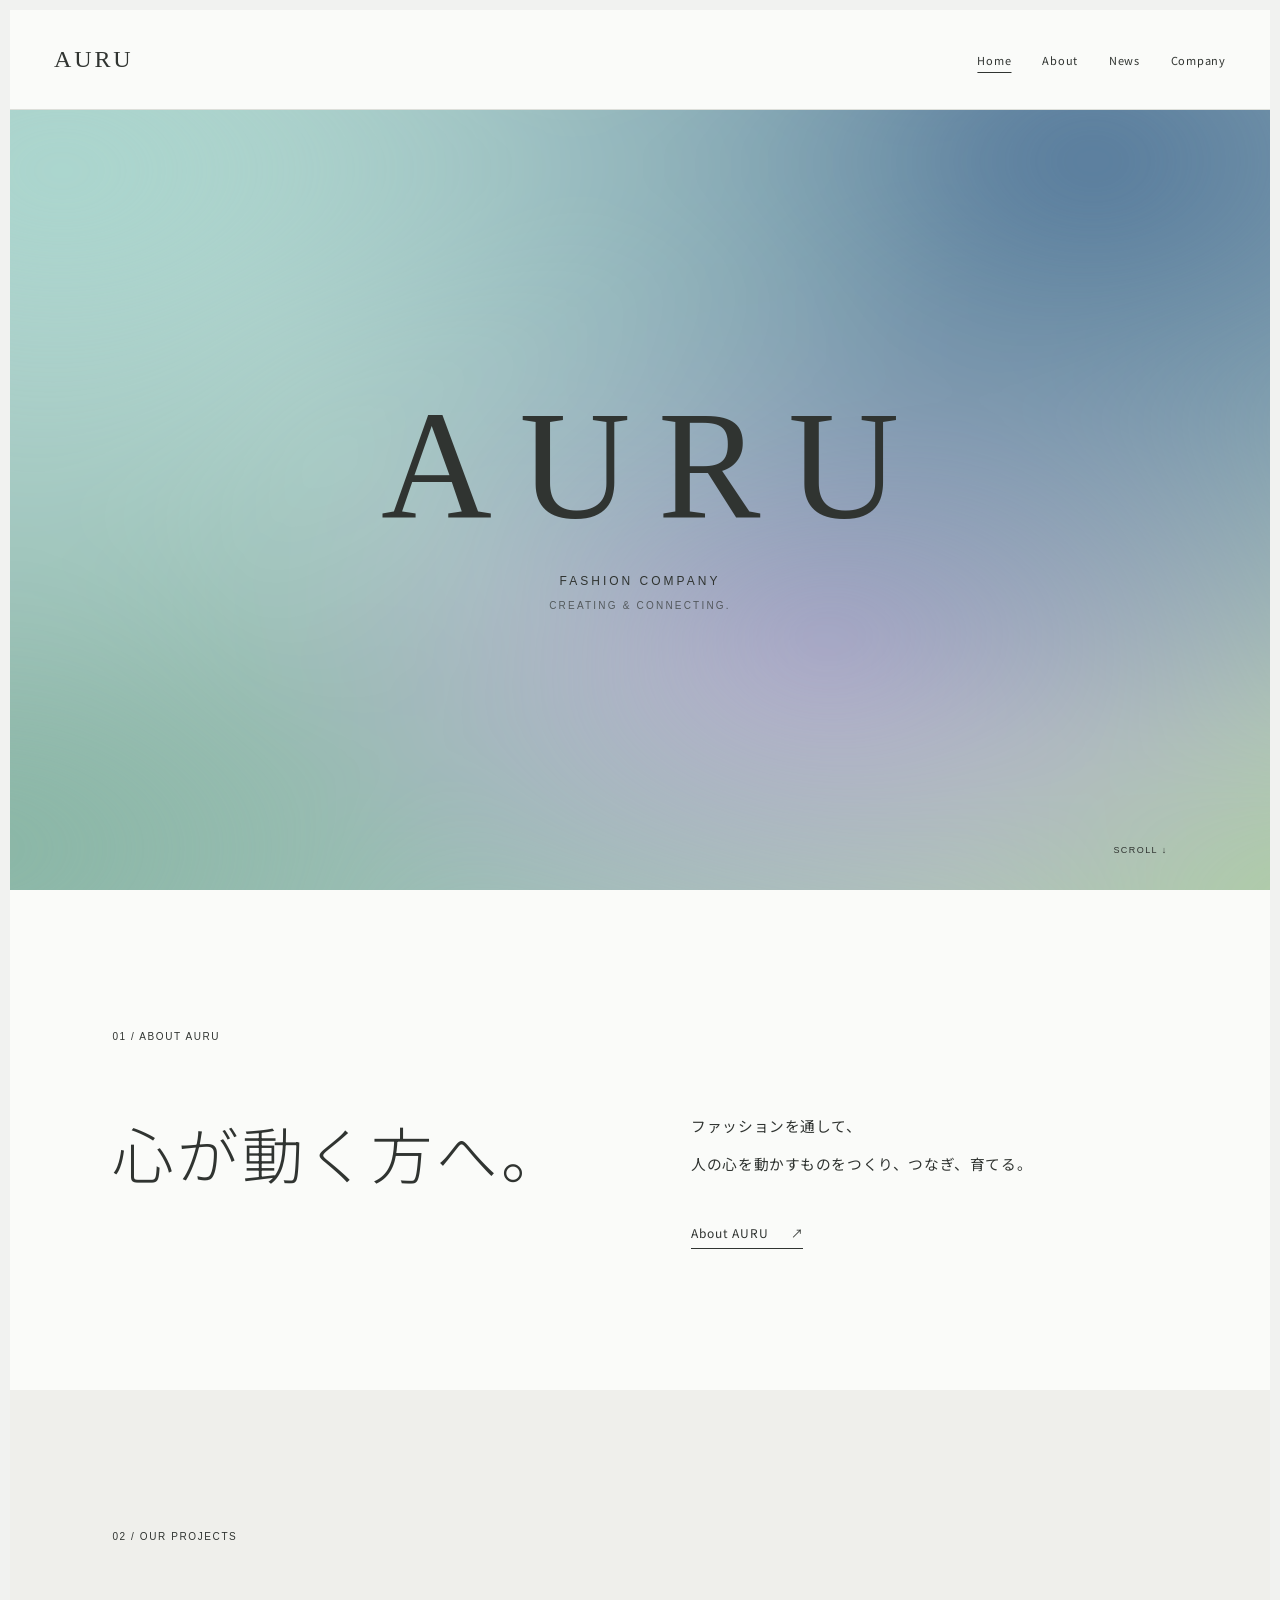
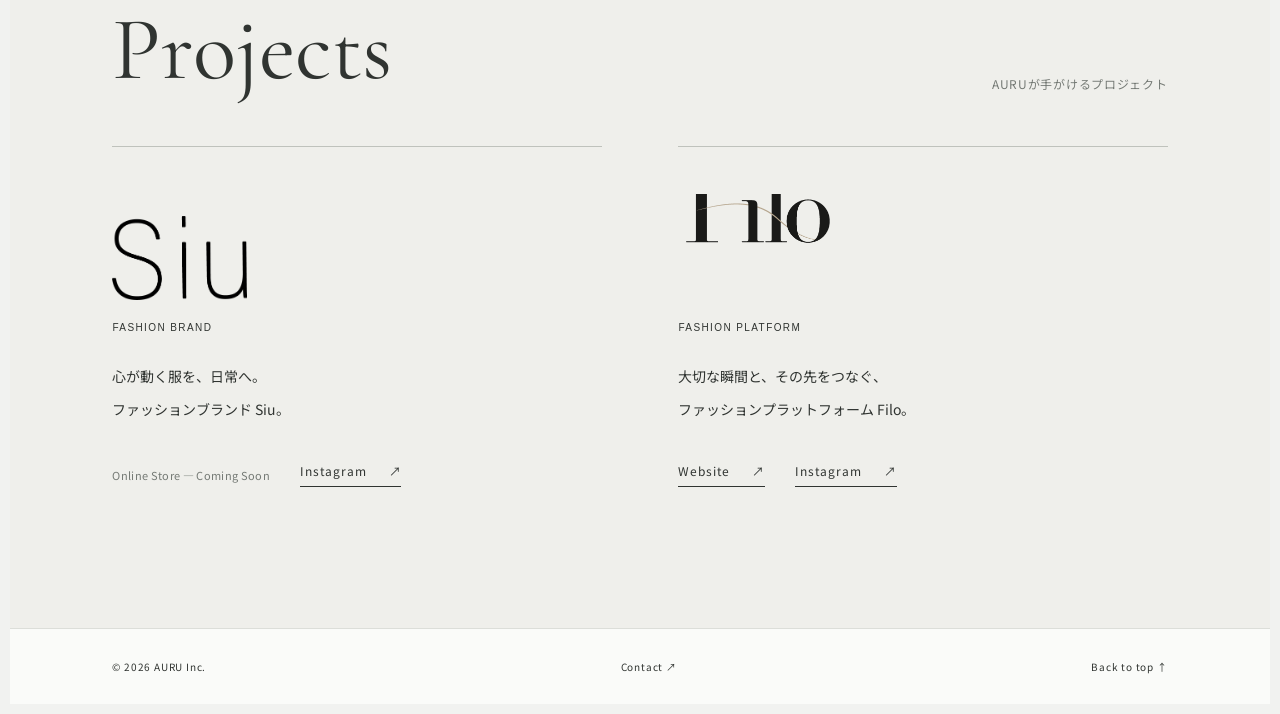
==== index.html @ df6d2f98 "メインメニュー修正" ====
<!doctype html>
<html lang="ja">
<head>
  <meta charset="utf-8">
  <meta name="viewport" content="width=device-width, initial-scale=1">
  <meta name="theme-color" content="#fafbf9">
  <meta name="description" content="株式会社AURU（アウル）は、増田文香が代表取締役を務めるファッション企業です。ファッションブランドSiu、ファッションプラットフォームFiloの企画・運営・開発を行っています。">
  <title>株式会社AURU（アウル）｜Siu・Filoを手がけるファッション企業</title>
  <link rel="canonical" href="https://auru.co.jp/">
  <link rel="icon" type="image/png" href="./asset/favicon.png">
  <link rel="stylesheet" href="./asset/subpages.css">
  <link rel="stylesheet" href="./asset/home.css">
  <script type="application/ld+json">
  {
    "@context": "https://schema.org",
    "@graph": [
      {
        "@type": "Organization",
        "@id": "https://auru.co.jp/#organization",
        "name": "株式会社AURU",
        "alternateName": ["AURU", "アウル", "AURU Inc."],
        "url": "https://auru.co.jp/",
        "foundingDate": "2026-10-01",
        "email": "info@auru.co.jp"
      },
      {
        "@type": "WebSite",
        "@id": "https://auru.co.jp/#website",
        "url": "https://auru.co.jp/",
        "name": "株式会社AURU",
        "publisher": { "@id": "https://auru.co.jp/#organization" }
      }
    ]
  }
  </script>
</head>
<body>
  <div class="site">
    <!-- 全ページ共通のナビゲーション -->
    <header class="site-header">
      <a class="brand" href="./" aria-label="AURU トップページ">AURU</a>
      <nav class="site-nav" aria-label="メインメニュー">
        <a href="./" aria-current="page">Home</a>
        <a href="./about/">About</a>
        <a href="./news/">News</a>
        <a href="./company/">Company</a>
      </nav>
    </header>

    <main>
      <!-- 01 / HERO：既存のオーロラ背景とロゴを継承 -->
      <section class="home-hero" aria-labelledby="home-title">
        <div class="home-hero__inner">
          <h1 id="home-title">AURU</h1>
          <p class="home-hero__category">FASHION COMPANY</p>
          <p class="home-hero__tagline">CREATING &amp; CONNECTING.</p>
        </div>
        <span class="home-hero__scroll" aria-hidden="true">SCROLL ↓</span>
      </section>

      <!-- 02 / ABOUT：短い紹介にとどめ、詳しい理念はABOUTへ -->
      <section class="home-section home-about" aria-labelledby="home-about-title">
        <div class="home-section__meta">01 / ABOUT AURU</div>
        <div class="home-about__grid">
          <h2 id="home-about-title">心が動く方へ。</h2>
          <div class="home-about__detail">
            <p>ファッションを通して、<br>人の心を動かすものをつくり、つなぎ、育てる。</p>
            <a class="home-text-link" href="./about/">About AURU <span aria-hidden="true">↗</span></a>
          </div>
        </div>
      </section>

      <!-- 03 / PROJECTS：事業の詳細説明ではなく、入口として見せる -->
      <section class="home-section home-projects" id="projects" aria-labelledby="home-projects-title">
        <div class="home-section__meta">02 / OUR PROJECTS</div>
        <div class="home-projects__heading">
          <h2 id="home-projects-title">Projects</h2>
          <p>AURUが手がけるプロジェクト</p>
        </div>
        <div class="home-projects__grid">
          <article class="home-project">
            <div class="home-project__logo home-project__logo--siu">
              <img src="./asset/Siu_logo.png" alt="Siu">
            </div>
            <p class="home-project__type">FASHION BRAND</p>
            <p class="home-project__description">心が動く服を、日常へ。<br>ファッションブランド Siu。</p>
            <div class="home-project__links">
              <span class="home-coming-soon">Online Store — Coming Soon</span>
              <a class="home-text-link" href="https://www.instagram.com/siuatelier_/" target="_blank" rel="noopener noreferrer">Instagram <span aria-hidden="true">↗</span></a>
            </div>
          </article>
          <article class="home-project">
            <div class="home-project__logo home-project__logo--filo">
              <img src="./asset/Filo_logo_main.png" alt="Filo">
            </div>
            <p class="home-project__type">FASHION PLATFORM</p>
            <p class="home-project__description">大切な瞬間と、その先をつなぐ、<br>ファッションプラットフォーム Filo。</p>
            <div class="home-project__links">
              <a class="home-text-link" href="https://filo.auru.co.jp/">Website <span aria-hidden="true">↗</span></a>
              <a class="home-text-link" href="https://www.instagram.com/filo.offical/" target="_blank" rel="noopener noreferrer">Instagram <span aria-hidden="true">↗</span></a>
            </div>
          </article>
        </div>
      </section>
    </main>

    <footer class="site-footer home-footer">
      <span>© 2026 AURU Inc.</span>
      <a href="mailto:info@auru.co.jp">Contact ↗</a>
      <a href="#home-title">Back to top ↑</a>
    </footer>
  </div>
</body>
</html>
---- asset/subpages.css ----
@import url('https://fonts.googleapis.com/css2?family=Cormorant+Garamond:wght@400;500&family=Noto+Sans+JP:wght@300;400;500&display=swap');

:root {
  --paper: #fafbf9;
  --outer: #f1f2f0;
  --ink: #303431;
  --muted: #757a75;
  --line: #dcded9;
  --serif: 'Cormorant Garamond', Georgia, serif;
  --sans: 'Noto Sans JP', sans-serif;
}
* { box-sizing: border-box; }
html { scroll-behavior: smooth; }
body { margin: 0; padding: 10px; background: var(--outer); color: var(--ink); font-family: var(--sans); font-weight: 400; -webkit-font-smoothing: antialiased; }
a { color: inherit; text-decoration: none; }
a:hover { opacity: .62; }
a:focus-visible { outline: 2px solid var(--ink); outline-offset: 5px; }
.site { min-height: calc(100svh - 20px); background: var(--paper); }
.site-header { height: 100px; padding: 0 clamp(22px, 3.5vw, 44px); display: flex; justify-content: space-between; align-items: center; border-bottom: 1px solid var(--line); }
.brand { font-family: Optima, 'Palatino Linotype', Georgia, serif; font-weight: 400; letter-spacing: .12em; font-size: 24px; }
.site-nav { display: flex; align-items: center; gap: clamp(12px, 2.4vw, 34px); }
.site-nav a { font-size: 11px; letter-spacing: .07em; }
.site-nav a[aria-current='page'] { text-decoration: underline; text-underline-offset: 7px; }
.page-hero { position: relative; overflow: hidden; min-height: 390px; display: flex; flex-direction: column; justify-content: space-between; padding: clamp(60px, 7vw, 105px) clamp(28px, 8vw, 150px) 45px; background: radial-gradient(ellipse at 18% 13%, #d8e5df 0, transparent 44%), radial-gradient(ellipse at 85% 20%, #cad7df 0, transparent 55%), radial-gradient(ellipse at 70% 95%, #e3dddf 0, transparent 50%), #eef0ed; }
.eyebrow { font-family: Arial, sans-serif; font-size: 10px; font-weight: 400; letter-spacing: .16em; text-transform: uppercase; }
.page-title { font-family: var(--serif); font-size: clamp(76px, 11vw, 154px); font-weight: 400; letter-spacing: -.035em; line-height: .95; margin: 35px 0 0; }
.hero-foot { align-self: flex-end; font-size: 10px; letter-spacing: .1em; color: #59635e; }
.content { padding: clamp(75px, 9vw, 145px) clamp(28px, 8vw, 150px) clamp(100px, 12vw, 170px); }
.section-head { display: flex; align-items: center; gap: 20px; font-family: Arial, sans-serif; font-size: 10px; letter-spacing: .13em; text-transform: uppercase; margin-bottom: 45px; }
.section-head .number { color: var(--muted); }
.intro { display: grid; grid-template-columns: .9fr 1.1fr; gap: clamp(35px, 8vw, 120px); margin-bottom: 110px; }
.intro h2 { margin: 0; font-weight: 300; font-size: clamp(28px, 3.2vw, 46px); line-height: 1.8; letter-spacing: .04em; }
.intro p { margin: 0; max-width: 550px; line-height: 2.7; font-size: 14px; letter-spacing: .03em; }
.rule-section { border-top: 1px solid var(--line); padding-top: 43px; margin-top: 80px; }
.rule-section h2 { margin: 0 0 38px; font-family: var(--serif); font-size: clamp(45px, 5vw, 72px); font-weight: 400; }
.data-table { margin: 0; }

.data-table > div {
  display: grid;
  grid-template-columns: 1fr 1fr;
  gap: 24px;
  padding: 27px 0;
  border-bottom: 1px solid var(--line);
  font-size: 13px;
  line-height: 2;
}

.data-table dt { color: var(--muted); }
.data-table dd { margin: 0; }
.projects { display: grid; grid-template-columns: 1fr 1fr; gap: clamp(25px, 5vw, 80px); }
.project { padding-top: 18px; border-top: 1px solid var(--line); }
.project h3 { font-family: var(--serif); font-size: 55px; font-weight: 400; margin: 0 0 9px; }
.project p { font-size: 13px; line-height: 2.3; max-width: 410px; }
.project a { display: inline-block; border-bottom: 1px solid currentColor; padding-bottom: 5px; font-size: 11px; letter-spacing: .05em; }
.empty-state { border-top: 1px solid var(--line); border-bottom: 1px solid var(--line); padding: clamp(65px, 10vw, 135px) 0; text-align: center; }
.empty-state h2 { margin: 0 0 22px; font-family: var(--serif); font-weight: 400; font-size: clamp(48px, 7vw, 82px); }
.empty-state p { margin: 0; font-size: 13px; line-height: 2.5; color: var(--muted); }
.news-list { list-style: none; margin: 0; padding: 0; border-top: 1px solid var(--line); }
.news-list li { display: grid; grid-template-columns: 120px 1fr; gap: 30px; padding: 30px 0; border-bottom: 1px solid var(--line); font-size: 13px; }
.news-list time { color: var(--muted); font-size: 11px; }
.site-footer { padding: 30px clamp(28px, 8vw, 150px); border-top: 1px solid var(--line); display: flex; justify-content: space-between; align-items: center; font-size: 10px; letter-spacing: .08em; }
@media (max-width: 700px) {
  body { padding: 6px; }
  .site-header { min-height: 78px; height: auto; padding: 20px 18px; gap: 18px; }
  .brand { font-size: 20px; }
  .site-nav { gap: 13px; flex-wrap: wrap; justify-content: flex-end; }
  .site-nav a { font-size: 10px; }
  .page-hero { min-height: 300px; padding: 63px 24px 32px; }
  .page-title { font-size: clamp(66px, 17vw, 100px); }
  .content { padding: 78px 24px 105px; }
  .intro, .projects { grid-template-columns: 1fr; gap: 32px; }
  .intro { margin-bottom: 75px; }
  .rule-section { margin-top: 60px; }
  .data-table > div { grid-template-columns: 95px 1fr; gap: 12px; font-size: 12px; }
  .site-footer { padding: 28px 24px; }
  .news-list li { grid-template-columns: 1fr; gap: 10px; }
}
@media (prefers-reduced-motion: reduce) { html { scroll-behavior: auto; } }


/* ========================================
   PROJECT LINKS
======================================== */

.project-links {
  display: flex;
  align-items: center;
  flex-wrap: wrap;
  gap: 14px 30px;
  margin-top: 25px;
}

.project-links .coming-soon {
  font-size: 11px;
  letter-spacing: .05em;
  color: var(--muted);
}
---- asset/home.css ----
/* HOME専用CSS：共通ヘッダー・フッターはsubpages.cssを使用 */
@font-face {
  font-family: "AURU Optima";
  src: local("OptimaLTPro-Roman"), local("Optima LT Pro Roman"), local("Optima LT Pro");
  font-weight: 400;
  font-display: swap;
}
.home-hero {
  position: relative;
  min-height: calc(100svh - 120px);
  min-height: max(590px, calc(100svh - 120px));
  display: grid;
  place-items: center;
  overflow: hidden;
  background: #afc7c5;
  isolation: isolate;
}
.home-hero::before {
  content: "";
  position: absolute;
  inset: -12%;
  z-index: -1;
  background:
    radial-gradient(ellipse at 13% 16%, #abd6ce 0%, transparent 48%),
    radial-gradient(ellipse at 79% 15%, #577b9c 0%, transparent 50%),
    radial-gradient(ellipse at 62% 64%, #b1abcb 0%, transparent 43%),
    radial-gradient(ellipse at 8% 86%, #89b6a5 0%, transparent 48%),
    radial-gradient(ellipse at 98% 96%, #afcca4 0%, transparent 43%);
  filter: blur(35px);
}
.home-hero__inner { text-align: center; }
.home-hero h1 {
  font-family: "AURU Optima", Optima, "Palatino Linotype", serif;
  margin: 0;
  padding-left: .18em;
  font-weight: 400;
  font-size: clamp(70px, 12vw, 190px);
  letter-spacing: .18em;
  line-height: 1;
}
.home-hero__category { margin: 32px 0 0; font: 400 12px Arial, sans-serif; letter-spacing: .25em; }
.home-hero__tagline { margin: 12px 0 0; font: 400 10px Arial, sans-serif; letter-spacing: .22em; opacity: .7; }
.home-hero__scroll { position: absolute; right: clamp(28px, 8vw, 150px); bottom: 35px; font: 9px Arial, sans-serif; letter-spacing: .16em; }
.home-section { padding: clamp(95px, 11vw, 155px) clamp(28px, 8vw, 150px); }
.home-section__meta { font: 400 10px Arial, sans-serif; letter-spacing: .16em; margin-bottom: 65px; }
.home-about { background: var(--paper); }
.home-about__grid { display: grid; grid-template-columns: 1fr 1fr; gap: clamp(50px, 8vw, 120px); align-items: start; }
.home-about h2 { margin: 0; font-size: clamp(35px, 4.8vw, 76px); letter-spacing: .06em; line-height: 1.5; font-weight: 300; }
.home-about__detail { max-width: 500px; }
.home-about__detail p { font-size: clamp(13px, 1.15vw, 15px); letter-spacing: .04em; line-height: 2.6; margin: 0 0 36px; }
.home-text-link { display: inline-flex; align-items: center; justify-content: space-between; gap: 22px; border-bottom: 1px solid currentColor; padding: 0 0 7px; font-size: 12px; letter-spacing: .07em; }
.home-projects { background: #efefeb; }
.home-projects__heading { display: flex; justify-content: space-between; align-items: end; gap: 28px; margin-bottom: 54px; }
.home-projects__heading h2 { margin: 0; font-family: var(--serif); font-weight: 400; font-size: clamp(55px, 7vw, 93px); line-height: .95; }
.home-projects__heading p { margin: 0; font-size: 12px; letter-spacing: .06em; color: var(--muted); }
.home-projects__grid { display: grid; grid-template-columns: repeat(2, minmax(0, 1fr)); gap: clamp(35px, 6vw, 90px); }
.home-project { border-top: 1px solid #bfc2bc; padding: 47px 0 0; min-width: 0; }
.home-project__logo { display: flex; align-items: center; height: 128px; overflow: hidden; }
.home-project__logo--siu img { display: block; width: 135px; height: auto; }
/* Filoのロゴ画像にある余白を補正（旧HOMEと同様） */
.home-project__logo--filo img { display: block; width: 325px; max-width: none; height: auto; transform: translate(-80px, -51px); }
.home-project__type { margin: 0 0 27px; font: 400 10px Arial, sans-serif; letter-spacing: .14em; }
.home-project__description { margin: 0; font-size: 14px; line-height: 2.35; min-height: 70px; }
.home-project__links { display: flex; align-items: center; flex-wrap: wrap; gap: 22px 30px; margin-top: 32px; }
.home-coming-soon { font-size: 11px; letter-spacing: .03em; color: var(--muted); }
.home-footer { gap: 20px; }
.home-footer a { white-space: nowrap; }
@media (max-width: 700px) {
  .home-hero { min-height: calc(100svh - 100px); }
  .home-hero h1 { font-size: 19vw; padding-left: .13em; letter-spacing: .13em; }
  .home-section { padding: 85px 24px; }
  .home-section__meta { margin-bottom: 42px; }
  .home-about__grid, .home-projects__grid { grid-template-columns: 1fr; gap: 38px; }
  .home-about__detail p { margin-bottom: 28px; }
  .home-projects__heading { display: block; }
  .home-projects__heading p { margin-top: 22px; }
  .home-project { padding-top: 27px; }
  .home-project__description { min-height: auto; }
  .home-project__logo--siu img { width: 110px; }
  .home-project__logo--filo img { width: 290px; transform: translate(-72px, -46px); }
  .home-footer { flex-wrap: wrap; }
}
@media (prefers-reduced-motion: reduce) { html { scroll-behavior: auto; } }
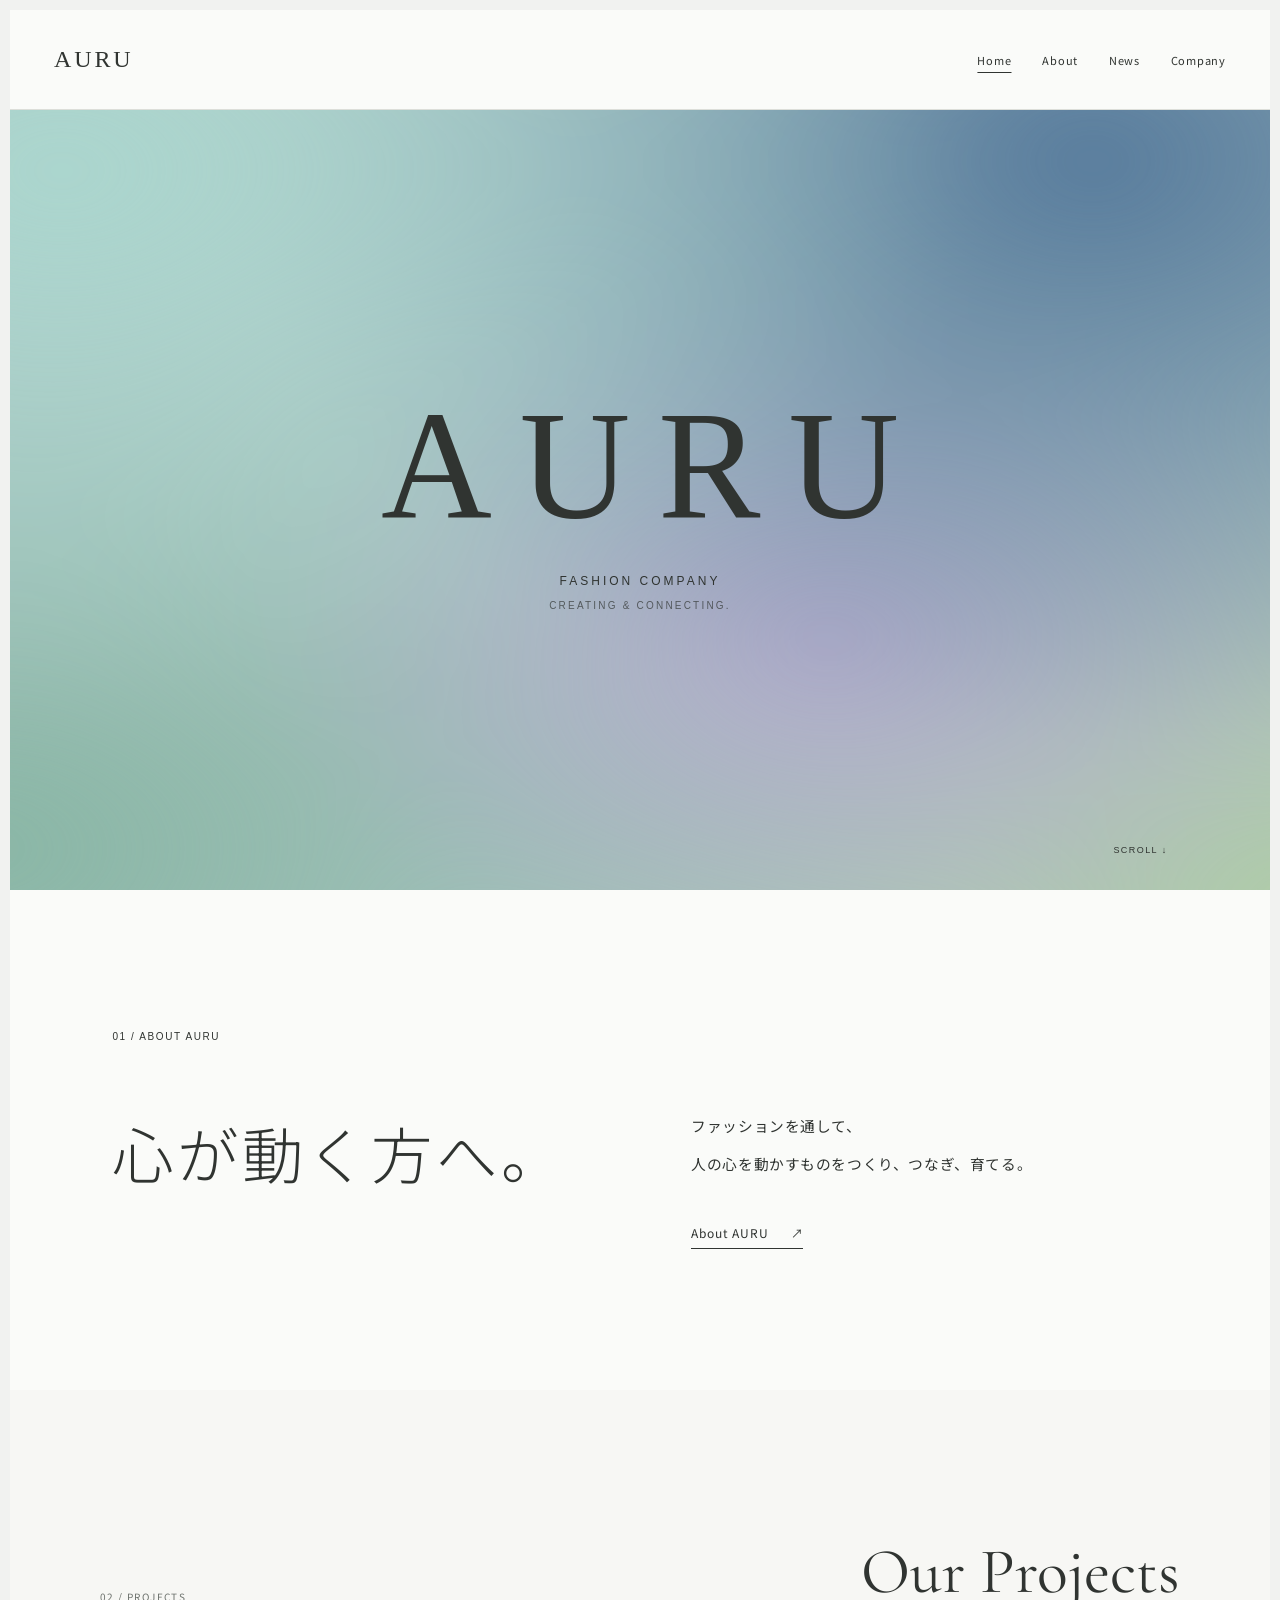
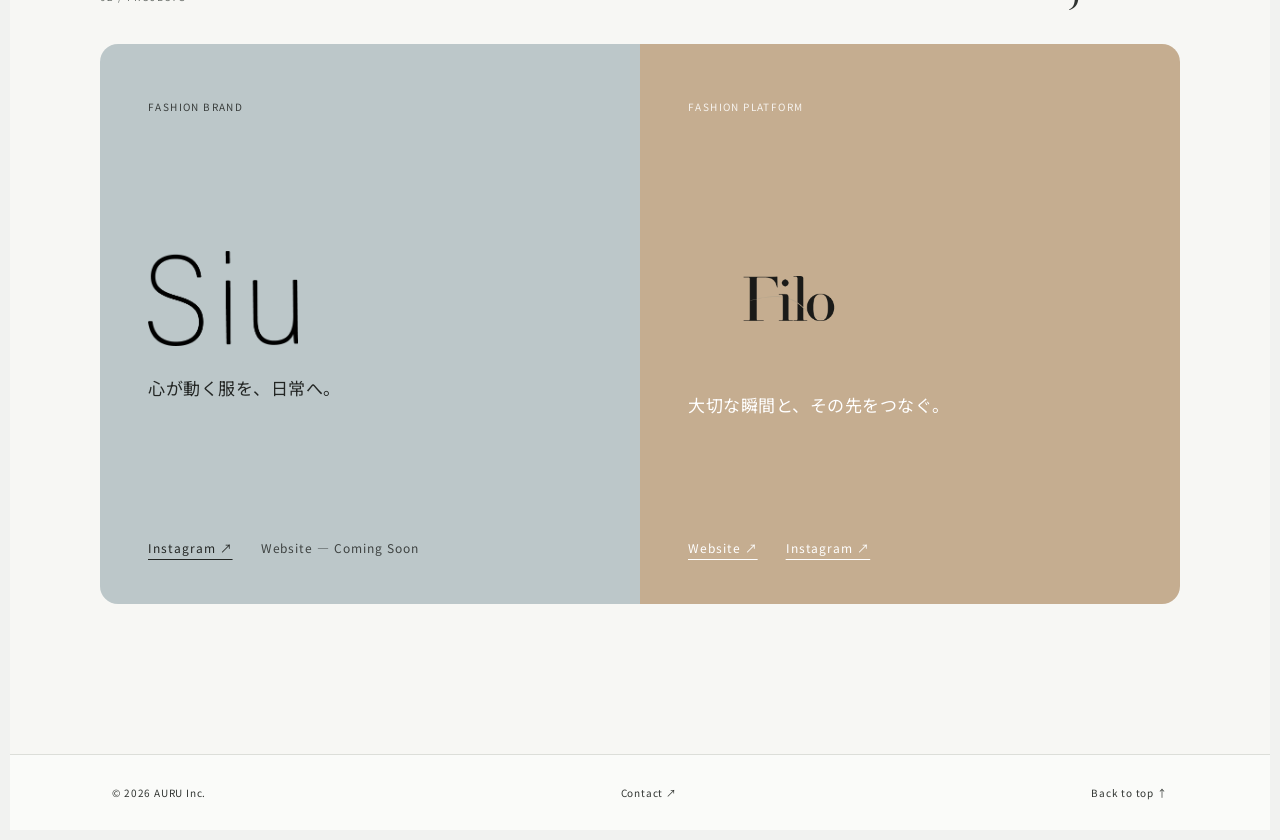
==== commit 75257cd4: "レイアウト修正" ====
--- a/index.html
+++ b/index.html
@@ -71,35 +71,81 @@
       </section>
 
       <!-- 03 / PROJECTS：事業の詳細説明ではなく、入口として見せる -->
-      <section class="home-section home-projects" id="projects" aria-labelledby="home-projects-title">
-        <div class="home-section__meta">02 / OUR PROJECTS</div>
-        <div class="home-projects__heading">
-          <h2 id="home-projects-title">Projects</h2>
-          <p>AURUが手がけるプロジェクト</p>
+      <section class="home-projects" id="projects">
+        <div class="home-projects__head">
+          <span class="home-projects__label">02 / Projects</span>
+          <h2 class="home-projects__title">Our Projects</h2>
         </div>
-        <div class="home-projects__grid">
-          <article class="home-project">
-            <div class="home-project__logo home-project__logo--siu">
-              <img src="./asset/Siu_logo.png" alt="Siu">
-            </div>
-            <p class="home-project__type">FASHION BRAND</p>
-            <p class="home-project__description">心が動く服を、日常へ。<br>ファッションブランド Siu。</p>
-            <div class="home-project__links">
-              <span class="home-coming-soon">Online Store — Coming Soon</span>
-              <a class="home-text-link" href="https://www.instagram.com/siuatelier_/" target="_blank" rel="noopener noreferrer">Instagram <span aria-hidden="true">↗</span></a>
+
+        <div class="project-split">
+
+          <!-- Siu -->
+          <article class="project-panel project-panel--siu">
+            <div class="project-panel__inner">
+              <div class="project-panel__top">
+                <span class="project-panel__eyebrow">Fashion Brand</span>
+              </div>
+
+              <div class="project-panel__main">
+                <img
+                  src="./asset/Siu_logo.png"
+                  alt="Siu"
+                  class="project-panel__logo project-panel__logo--siu"
+                >
+
+                <p class="project-panel__description">
+                  心が動く服を、日常へ。
+                </p>
+              </div>
+
+              <div class="project-panel__links">
+                <a
+                  href="https://www.instagram.com/siuatelier_/"
+                  target="_blank"
+                  rel="noopener noreferrer"
+                  class="project-panel__link"
+                >Instagram ↗</a>
+
+                <span class="project-panel__soon">Website — Coming Soon</span>
+              </div>
             </div>
           </article>
-          <article class="home-project">
-            <div class="home-project__logo home-project__logo--filo">
-              <img src="./asset/Filo_logo_main.png" alt="Filo">
-            </div>
-            <p class="home-project__type">FASHION PLATFORM</p>
-            <p class="home-project__description">大切な瞬間と、その先をつなぐ、<br>ファッションプラットフォーム Filo。</p>
-            <div class="home-project__links">
-              <a class="home-text-link" href="https://filo.auru.co.jp/">Website <span aria-hidden="true">↗</span></a>
-              <a class="home-text-link" href="https://www.instagram.com/filo.offical/" target="_blank" rel="noopener noreferrer">Instagram <span aria-hidden="true">↗</span></a>
+
+          <!-- Filo -->
+          <article class="project-panel project-panel--filo">
+            <div class="project-panel__inner">
+              <div class="project-panel__top">
+                <span class="project-panel__eyebrow">Fashion Platform</span>
+              </div>
+
+              <div class="project-panel__main">
+                <img
+                  src="./asset/Filo_logo_main.png"
+                  alt="Filo"
+                  class="project-panel__logo project-panel__logo--filo"
+                >
+
+                <p class="project-panel__description">
+                  大切な瞬間と、その先をつなぐ。
+                </p>
+              </div>
+
+              <div class="project-panel__links">
+                <a
+                  href="https://filo.auru.co.jp/"
+                  class="project-panel__link"
+                >Website ↗</a>
+
+                <a
+                  href="https://www.instagram.com/filo.offical/"
+                  target="_blank"
+                  rel="noopener noreferrer"
+                  class="project-panel__link"
+                >Instagram ↗</a>
+              </div>
             </div>
           </article>
+
         </div>
       </section>
     </main>
--- a/asset/home.css
+++ b/asset/home.css
@@ -81,3 +81,147 @@
   .home-footer { flex-wrap: wrap; }
 }
 @media (prefers-reduced-motion: reduce) { html { scroll-behavior: auto; } }
+
+/* ========================================
+      HOME PROJECTS
+    ======================================== */
+
+    .home-projects {
+      padding: clamp(90px, 12vw, 150px) clamp(26px, 8vw, 90px);
+      background: #f7f7f4;
+    }
+
+    .home-projects__head {
+      display: flex;
+      justify-content: space-between;
+      align-items: end;
+      gap: 30px;
+      margin-bottom: 40px;
+    }
+
+    .home-projects__label {
+      font-size: 10px;
+      letter-spacing: .14em;
+      text-transform: uppercase;
+      color: #6d726d;
+    }
+
+    .home-projects__title {
+      margin: 0;
+      font-family: "Cormorant Garamond", Georgia, serif;
+      font-size: clamp(42px, 5vw, 68px);
+      font-weight: 400;
+      line-height: 1;
+    }
+
+    .project-split {
+      display: grid;
+      grid-template-columns: 1fr 1fr;
+      gap: 0;
+      border-radius: 18px;
+      overflow: hidden;
+    }
+
+    .project-panel {
+      min-height: 560px;
+      position: relative;
+    }
+
+    .project-panel__inner {
+      height: 100%;
+      display: flex;
+      flex-direction: column;
+      justify-content: space-between;
+      padding: clamp(32px, 4vw, 48px);
+    }
+
+    .project-panel--siu {
+      background: #bcc7c9;
+      color: #232624;
+    }
+
+    .project-panel--filo {
+      background: #c5ad90;
+      color: #ffffff;
+    }
+
+    .project-panel__eyebrow {
+      font-size: 10px;
+      letter-spacing: .14em;
+      text-transform: uppercase;
+      opacity: .85;
+    }
+
+    .project-panel__main {
+      display: flex;
+      flex-direction: column;
+      gap: 26px;
+      align-items: flex-start;
+    }
+
+    .project-panel__logo {
+      display: block;
+      height: auto;
+    }
+
+    .project-panel__logo--siu {
+      width: clamp(100px, 12vw, 150px);
+    }
+
+    .project-panel__logo--filo {
+      width: clamp(130px, 16vw, 210px);
+    }
+
+    .project-panel__description {
+      margin: 0;
+      font-size: 17px;
+      line-height: 1.9;
+      letter-spacing: .03em;
+    }
+
+    .project-panel__links {
+      display: flex;
+      flex-wrap: wrap;
+      gap: 14px 28px;
+      align-items: center;
+    }
+
+    .project-panel__link,
+    .project-panel__soon {
+      font-size: 12px;
+      letter-spacing: .08em;
+    }
+
+    .project-panel__link {
+      text-decoration: underline;
+      text-underline-offset: 6px;
+    }
+
+    .project-panel__soon {
+      opacity: .82;
+    }
+
+    /* Mobile */
+    @media (max-width: 760px) {
+      .home-projects__head {
+        flex-direction: column;
+        align-items: flex-start;
+        margin-bottom: 28px;
+      }
+
+      .project-split {
+        grid-template-columns: 1fr;
+      }
+
+      .project-panel {
+        min-height: 360px;
+      }
+
+      .project-panel__inner {
+        padding: 28px 24px;
+      }
+
+      .project-panel__description {
+        font-size: 15px;
+      }
+    }
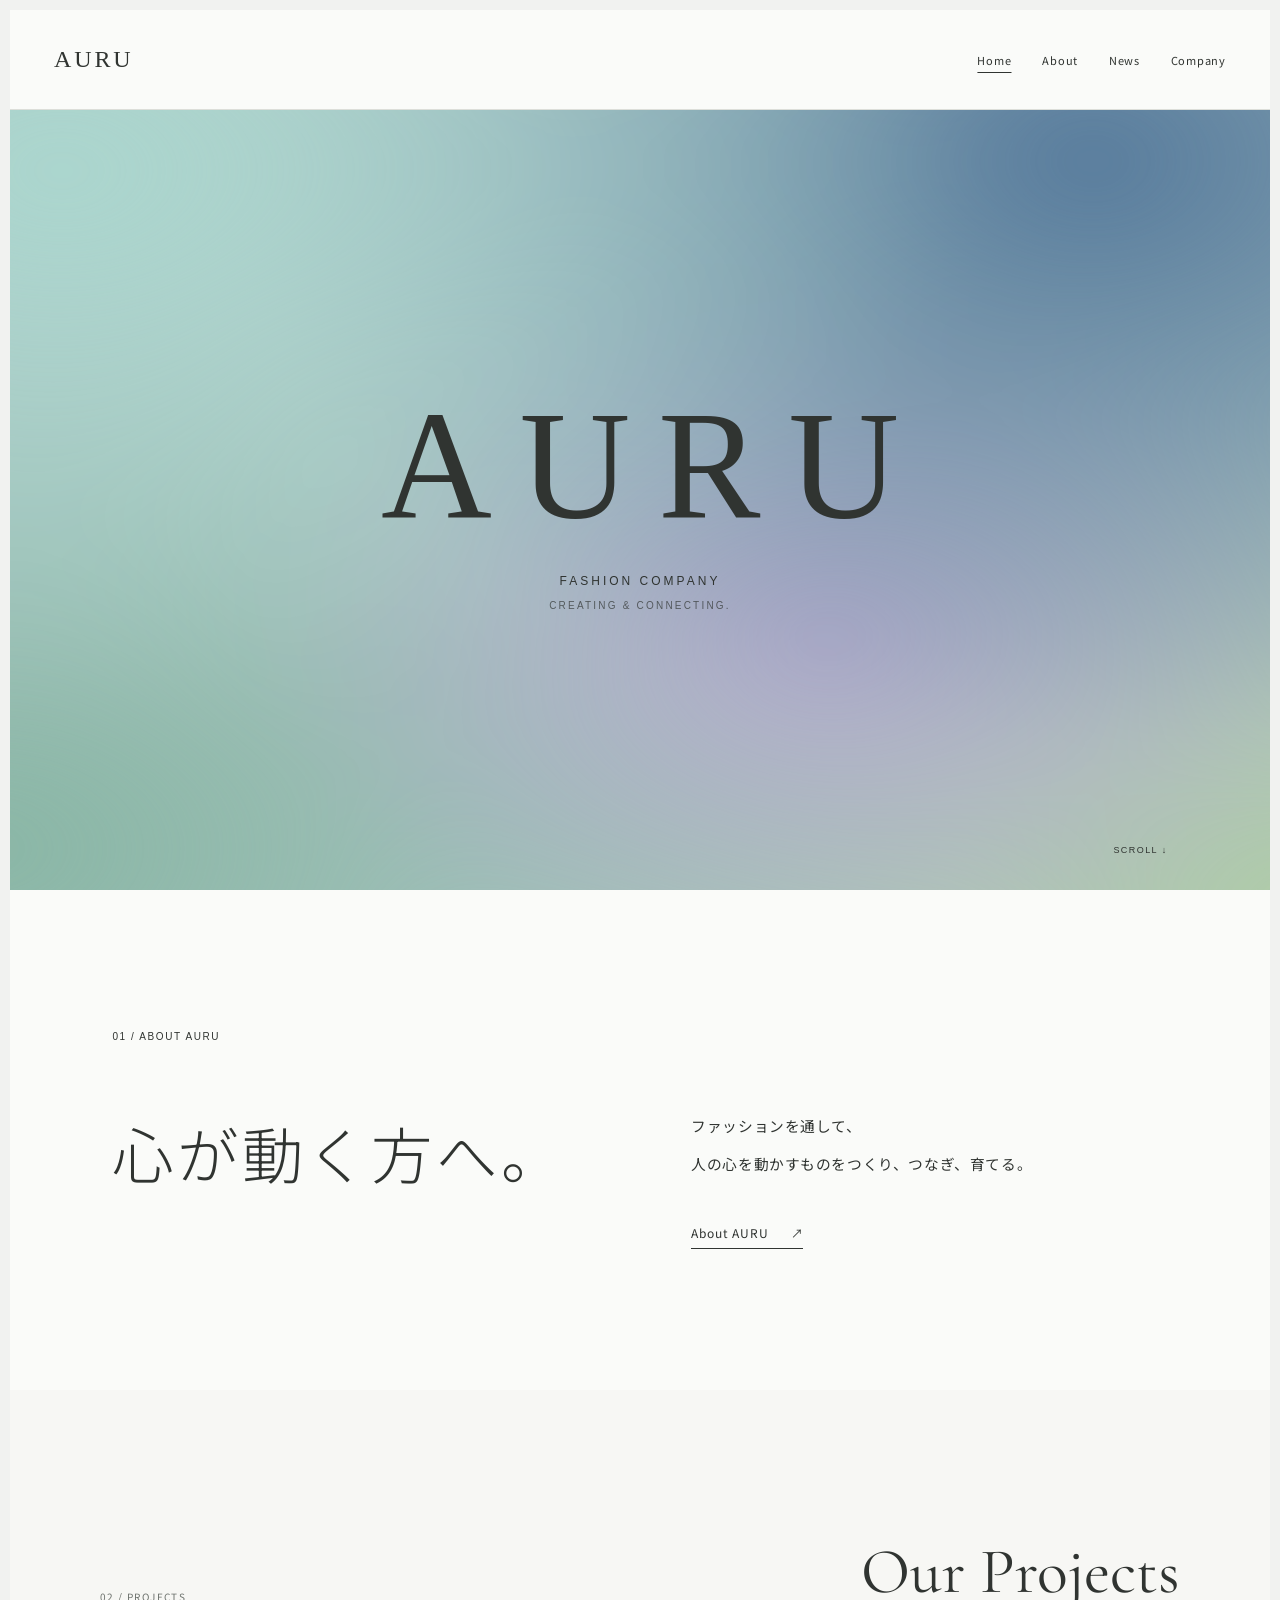
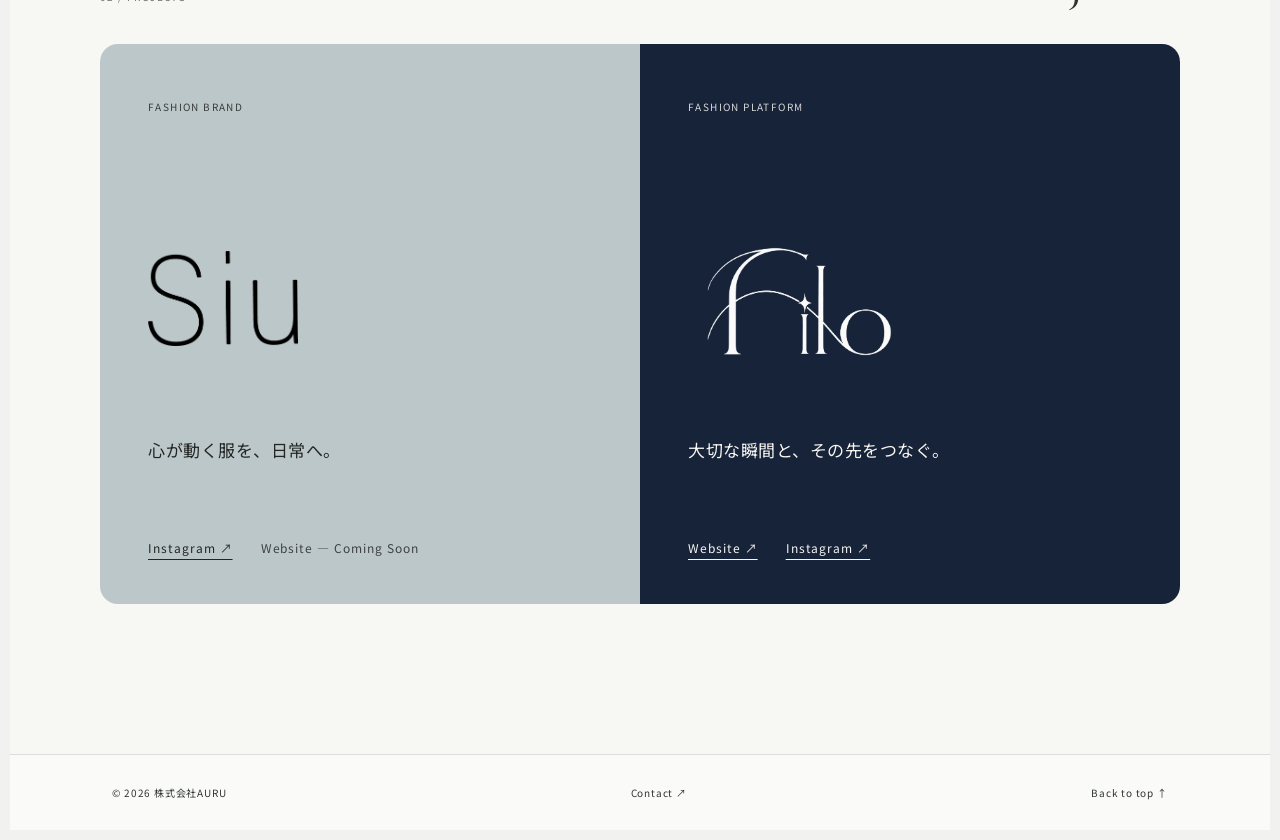
==== commit 77fb4fe5: "SEO1" ====
--- a/index.html
+++ b/index.html
@@ -4,12 +4,12 @@
   <meta charset="utf-8">
   <meta name="viewport" content="width=device-width, initial-scale=1">
   <meta name="theme-color" content="#fafbf9">
-  <meta name="description" content="株式会社AURU（アウル）は、増田文香が代表取締役を務めるファッション企業です。ファッションブランドSiu、ファッションプラットフォームFiloの企画・運営・開発を行っています。">
-  <title>株式会社AURU（アウル）｜Siu・Filoを手がけるファッション企業</title>
+  <meta name="description" content="株式会社AURU（アウル）は、ブランド事業・アパレルIT事業を展開するファッション企業です。ファッションブランドSiu（シウ）、ファッションプラットフォームFilo（フィロ）の企画・運営・開発を行っています。">
+  <title>株式会社AURU（アウル）｜Siu（シウ）・Filo（フィロ）を手がけるファッション企業</title>
   <link rel="canonical" href="https://auru.co.jp/">
-  <link rel="icon" type="image/png" href="./asset/favicon.png">
-  <link rel="stylesheet" href="./asset/subpages.css">
-  <link rel="stylesheet" href="./asset/home.css">
+  <link rel="icon" type="image/png" href="./assets/images/favicon.png">
+  <link rel="stylesheet" href="./assets/css/common.css">
+  <link rel="stylesheet" href="./assets/css/home.css">
   <script type="application/ld+json">
   {
     "@context": "https://schema.org",
@@ -88,7 +88,7 @@
 
               <div class="project-panel__main">
                 <img
-                  src="./asset/Siu_logo.png"
+                  src="./assets/images/Siu_logo.png"
                   alt="Siu"
                   class="project-panel__logo project-panel__logo--siu"
                 >
@@ -120,7 +120,7 @@
 
               <div class="project-panel__main">
                 <img
-                  src="./asset/Filo_logo_main.png"
+                  src="./assets/images/Filo_logo_main.png"
                   alt="Filo"
                   class="project-panel__logo project-panel__logo--filo"
                 >
@@ -151,7 +151,7 @@
     </main>
 
     <footer class="site-footer home-footer">
-      <span>© 2026 AURU Inc.</span>
+      <span>© 2026 株式会社AURU</span>
       <a href="mailto:info@auru.co.jp">Contact ↗</a>
       <a href="#home-title">Back to top ↑</a>
     </footer>
--- a/assets/css/common.css
+++ b/assets/css/common.css
@@ -0,0 +1,142 @@
+/* ======================================================
+   AURU / COMMON
+   HOME・ABOUT・COMPANY・NEWS 共通の基本設定
+   ※ ページ専用CSSより先に読み込む
+====================================================== */
+
+@import url('https://fonts.googleapis.com/css2?family=Cormorant+Garamond:wght@400;500&family=Noto+Sans+JP:wght@300;400;500&display=swap');
+
+:root {
+  --paper: #fafbf9;
+  --outer: #f1f2f0;
+  --ink: #303431;
+  --muted: #757a75;
+  --line: #dcded9;
+  --serif: 'Cormorant Garamond', Georgia, serif;
+  --sans: 'Noto Sans JP', sans-serif;
+}
+
+/* Base */
+* { box-sizing: border-box; }
+html { scroll-behavior: smooth; }
+body {
+  margin: 0;
+  padding: 10px;
+  background: var(--outer);
+  color: var(--ink);
+  font-family: var(--sans);
+  font-weight: 400;
+  -webkit-font-smoothing: antialiased;
+}
+a { color: inherit; text-decoration: none; }
+a:hover { opacity: .62; }
+a:focus-visible { outline: 2px solid var(--ink); outline-offset: 5px; }
+.site { min-height: calc(100svh - 20px); background: var(--paper); }
+
+/* Shared header */
+.site-header {
+  height: 100px;
+  padding: 0 clamp(22px, 3.5vw, 44px);
+  display: flex;
+  justify-content: space-between;
+  align-items: center;
+  border-bottom: 1px solid var(--line);
+}
+.brand {
+  font-family: Optima, 'Palatino Linotype', Georgia, serif;
+  font-weight: 400;
+  letter-spacing: .12em;
+  font-size: 24px;
+}
+.site-nav {
+  display: flex;
+  align-items: center;
+  gap: clamp(12px, 2.4vw, 34px);
+}
+.site-nav a { font-size: 11px; letter-spacing: .07em; }
+.site-nav a[aria-current='page'] {
+  text-decoration: underline;
+  text-underline-offset: 7px;
+}
+
+/* Shared inner-page title */
+.page-hero {
+  position: relative;
+  overflow: hidden;
+  min-height: 390px;
+  display: flex;
+  flex-direction: column;
+  justify-content: space-between;
+  padding: clamp(60px, 7vw, 105px) clamp(28px, 8vw, 150px) 45px;
+  background:
+    radial-gradient(ellipse at 18% 13%, #d8e5df 0, transparent 44%),
+    radial-gradient(ellipse at 85% 20%, #cad7df 0, transparent 55%),
+    radial-gradient(ellipse at 70% 95%, #e3dddf 0, transparent 50%),
+    #eef0ed;
+}
+.eyebrow {
+  font-family: Arial, sans-serif;
+  font-size: 10px;
+  font-weight: 400;
+  letter-spacing: .16em;
+  text-transform: uppercase;
+}
+.page-title {
+  font-family: var(--serif);
+  font-size: clamp(76px, 11vw, 154px);
+  font-weight: 400;
+  letter-spacing: -.035em;
+  line-height: .95;
+  margin: 35px 0 0;
+}
+.hero-foot {
+  align-self: flex-end;
+  font-size: 10px;
+  letter-spacing: .1em;
+  color: #59635e;
+}
+
+/* Shared inner-page layout */
+.content {
+  padding: clamp(75px, 9vw, 145px) clamp(28px, 8vw, 150px)
+           clamp(100px, 12vw, 170px);
+}
+.section-head {
+  display: flex;
+  align-items: center;
+  gap: 20px;
+  font-family: Arial, sans-serif;
+  font-size: 10px;
+  letter-spacing: .13em;
+  text-transform: uppercase;
+  margin-bottom: 45px;
+}
+.section-head .number { color: var(--muted); }
+
+/* Shared footer */
+.site-footer {
+  padding: 30px clamp(28px, 8vw, 150px);
+  border-top: 1px solid var(--line);
+  display: flex;
+  justify-content: space-between;
+  align-items: center;
+  font-size: 10px;
+  letter-spacing: .08em;
+}
+
+/* Mobile */
+@media (max-width: 700px) {
+  body { padding: 6px; }
+  .site-header { min-height: 78px; height: auto; padding: 20px 18px; gap: 18px; }
+  .brand { font-size: 20px; }
+  .site-nav { gap: 13px; flex-wrap: wrap; justify-content: flex-end; }
+  .site-nav a { font-size: 10px; }
+  .page-hero { min-height: 300px; padding: 63px 24px 32px; }
+  .page-title { font-size: clamp(66px, 17vw, 100px); }
+  .content { padding: 78px 24px 105px; }
+  .site-footer { padding: 28px 24px; }
+}
+
+@media (prefers-reduced-motion: reduce) {
+  html { scroll-behavior: auto; }
+}
--- a/assets/css/home.css
+++ b/assets/css/home.css
@@ -0,0 +1,230 @@
+/* HOME専用CSS：共通ヘッダー・フッターはsubpages.cssを使用 */
+@font-face {
+  font-family: "AURU Optima";
+  src: local("OptimaLTPro-Roman"), local("Optima LT Pro Roman"), local("Optima LT Pro");
+  font-weight: 400;
+  font-display: swap;
+}
+.home-hero {
+  position: relative;
+  min-height: calc(100svh - 120px);
+  min-height: max(590px, calc(100svh - 120px));
+  display: grid;
+  place-items: center;
+  overflow: hidden;
+  background: #afc7c5;
+  isolation: isolate;
+}
+.home-hero::before {
+  content: "";
+  position: absolute;
+  inset: -12%;
+  z-index: -1;
+  background:
+    radial-gradient(ellipse at 13% 16%, #abd6ce 0%, transparent 48%),
+    radial-gradient(ellipse at 79% 15%, #577b9c 0%, transparent 50%),
+    radial-gradient(ellipse at 62% 64%, #b1abcb 0%, transparent 43%),
+    radial-gradient(ellipse at 8% 86%, #89b6a5 0%, transparent 48%),
+    radial-gradient(ellipse at 98% 96%, #afcca4 0%, transparent 43%);
+  filter: blur(35px);
+}
+.home-hero__inner { text-align: center; }
+.home-hero h1 {
+  font-family: "AURU Optima", Optima, "Palatino Linotype", serif;
+  margin: 0;
+  padding-left: .18em;
+  font-weight: 400;
+  font-size: clamp(70px, 12vw, 190px);
+  letter-spacing: .18em;
+  line-height: 1;
+}
+.home-hero__category { margin: 32px 0 0; font: 400 12px Arial, sans-serif; letter-spacing: .25em; }
+.home-hero__tagline { margin: 12px 0 0; font: 400 10px Arial, sans-serif; letter-spacing: .22em; opacity: .7; }
+.home-hero__scroll { position: absolute; right: clamp(28px, 8vw, 150px); bottom: 35px; font: 9px Arial, sans-serif; letter-spacing: .16em; }
+.home-section { padding: clamp(95px, 11vw, 155px) clamp(28px, 8vw, 150px); }
+.home-section__meta { font: 400 10px Arial, sans-serif; letter-spacing: .16em; margin-bottom: 65px; }
+.home-about { background: var(--paper); }
+.home-about__grid { display: grid; grid-template-columns: 1fr 1fr; gap: clamp(50px, 8vw, 120px); align-items: start; }
+.home-about h2 { margin: 0; font-size: clamp(35px, 4.8vw, 76px); letter-spacing: .06em; line-height: 1.5; font-weight: 300; }
+.home-about__detail { max-width: 500px; }
+.home-about__detail p { font-size: clamp(13px, 1.15vw, 15px); letter-spacing: .04em; line-height: 2.6; margin: 0 0 36px; }
+.home-text-link { display: inline-flex; align-items: center; justify-content: space-between; gap: 22px; border-bottom: 1px solid currentColor; padding: 0 0 7px; font-size: 12px; letter-spacing: .07em; }
+.home-projects { background: #efefeb; }
+.home-projects__heading { display: flex; justify-content: space-between; align-items: end; gap: 28px; margin-bottom: 54px; }
+.home-projects__heading h2 { margin: 0; font-family: var(--serif); font-weight: 400; font-size: clamp(55px, 7vw, 93px); line-height: .95; }
+.home-projects__heading p { margin: 0; font-size: 12px; letter-spacing: .06em; color: var(--muted); }
+.home-projects__grid { display: grid; grid-template-columns: repeat(2, minmax(0, 1fr)); gap: clamp(35px, 6vw, 90px); }
+.home-project { border-top: 1px solid #bfc2bc; padding: 47px 0 0; min-width: 0; }
+.home-project__logo { display: flex; align-items: center; height: 128px; overflow: hidden; }
+.home-project__logo--siu img { display: block; width: 135px; height: auto; }
+.home-project__type { margin: 0 0 27px; font: 400 10px Arial, sans-serif; letter-spacing: .14em; }
+.home-project__description { margin: 0; font-size: 14px; line-height: 2.35; min-height: 70px; }
+.home-project__links { display: flex; align-items: center; flex-wrap: wrap; gap: 22px 30px; margin-top: 32px; }
+.home-coming-soon { font-size: 11px; letter-spacing: .03em; color: var(--muted); }
+.home-footer { gap: 20px; }
+.home-footer a { white-space: nowrap; }
+@media (max-width: 700px) {
+  .home-hero { min-height: calc(100svh - 100px); }
+  .home-hero h1 { font-size: 19vw; padding-left: .13em; letter-spacing: .13em; }
+  .home-section { padding: 85px 24px; }
+  .home-section__meta { margin-bottom: 42px; }
+  .home-about__grid, .home-projects__grid { grid-template-columns: 1fr; gap: 38px; }
+  .home-about__detail p { margin-bottom: 28px; }
+  .home-projects__heading { display: block; }
+  .home-projects__heading p { margin-top: 22px; }
+  .home-project { padding-top: 27px; }
+  .home-project__description { min-height: auto; }
+  .home-project__logo--siu img { width: 110px; }
+  .home-footer { flex-wrap: wrap; }
+}
+@media (prefers-reduced-motion: reduce) { html { scroll-behavior: auto; } }
+
+/* ========================================
+      HOME PROJECTS
+    ======================================== */
+
+    .home-projects {
+      padding: clamp(90px, 12vw, 150px) clamp(26px, 8vw, 90px);
+      background: #f7f7f4;
+    }
+
+    .home-projects__head {
+      display: flex;
+      justify-content: space-between;
+      align-items: end;
+      gap: 30px;
+      margin-bottom: 40px;
+    }
+
+    .home-projects__label {
+      font-size: 10px;
+      letter-spacing: .14em;
+      text-transform: uppercase;
+      color: #6d726d;
+    }
+
+    .home-projects__title {
+      margin: 0;
+      font-family: "Cormorant Garamond", Georgia, serif;
+      font-size: clamp(42px, 5vw, 68px);
+      font-weight: 400;
+      line-height: 1;
+    }
+
+    .project-split {
+      display: grid;
+      grid-template-columns: 1fr 1fr;
+      gap: 0;
+      border-radius: 18px;
+      overflow: hidden;
+    }
+
+    .project-panel {
+      min-height: 560px;
+      position: relative;
+    }
+
+    .project-panel__inner {
+      height: 100%;
+      display: flex;
+      flex-direction: column;
+      justify-content: space-between;
+      padding: clamp(32px, 4vw, 48px);
+    }
+
+    .project-panel--siu {
+      background: #bcc7c9;
+      color: #232624;
+    }
+
+    .project-panel--filo {
+      background: #172338;
+      color: #f7f6f3;
+    }
+
+    .project-panel__eyebrow {
+      font-size: 10px;
+      letter-spacing: .14em;
+      text-transform: uppercase;
+      opacity: .85;
+    }
+
+    .project-panel__main {
+      display: flex;
+      flex-direction: column;
+      gap: 26px;
+      align-items: flex-start;
+    }
+
+    .project-panel__logo {
+      display: block;
+      height: 220px;
+      object-fit: contain;
+      object-position: left center;
+    }
+
+    .project-panel__logo--siu {
+      width: clamp(100px, 12vw, 150px);
+    }
+
+    .project-panel__logo--filo {
+      width: clamp(180px, 18vw, 290px);
+    }
+
+    .project-panel__description {
+      margin: 0;
+      font-size: 17px;
+      line-height: 1.9;
+      letter-spacing: .03em;
+    }
+
+    .project-panel__links {
+      display: flex;
+      flex-wrap: wrap;
+      gap: 14px 28px;
+      align-items: center;
+    }
+
+    .project-panel__link,
+    .project-panel__soon {
+      font-size: 12px;
+      letter-spacing: .08em;
+    }
+
+    .project-panel__link {
+      text-decoration: underline;
+      text-underline-offset: 6px;
+    }
+
+    .project-panel__soon {
+      opacity: .82;
+    }
+
+    /* Mobile */
+    @media (max-width: 760px) {
+      .home-projects__head {
+        flex-direction: column;
+        align-items: flex-start;
+        margin-bottom: 28px;
+      }
+
+      .project-split {
+        grid-template-columns: 1fr;
+      }
+
+      .project-panel {
+        min-height: 360px;
+      }
+
+      .project-panel__inner {
+        padding: 28px 24px;
+      }
+
+      .project-panel__description {
+        font-size: 15px;
+      }
+
+      .project-panel__logo {
+        height: 180px;
+      }
+    }
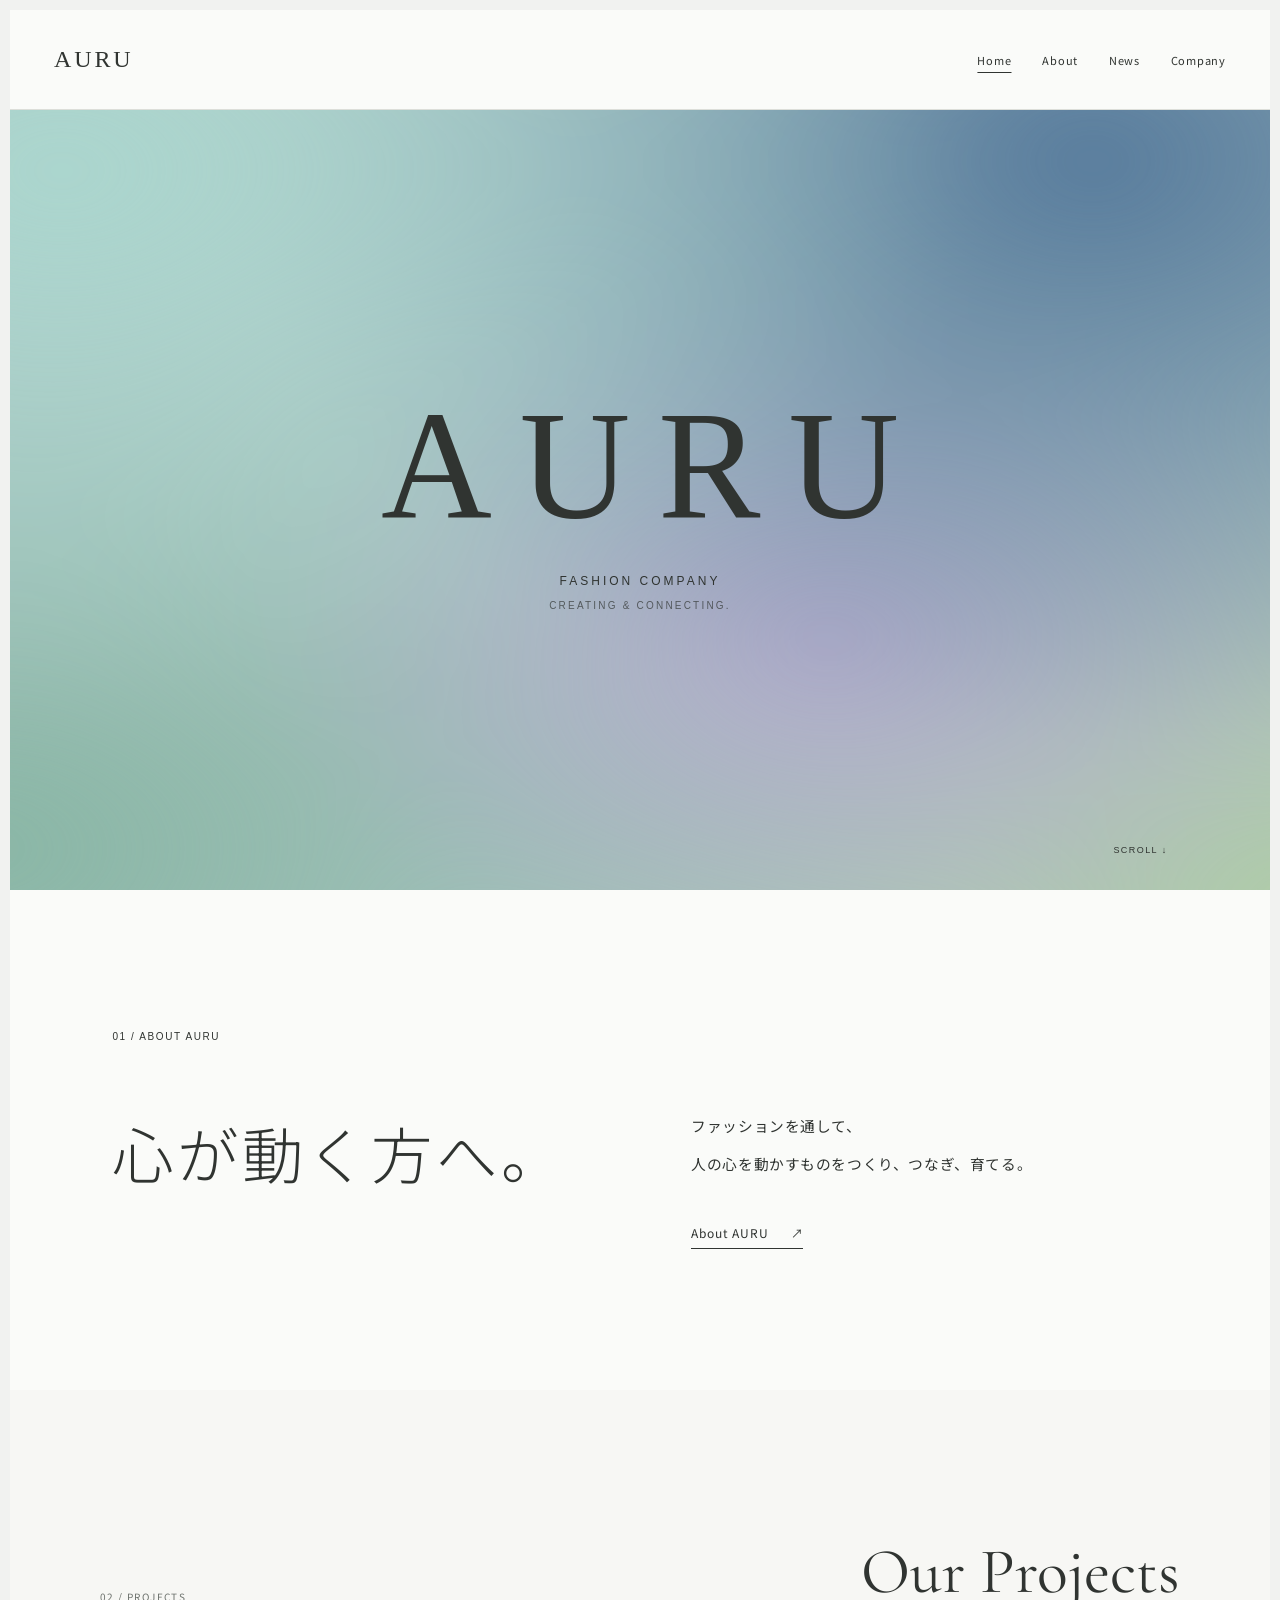
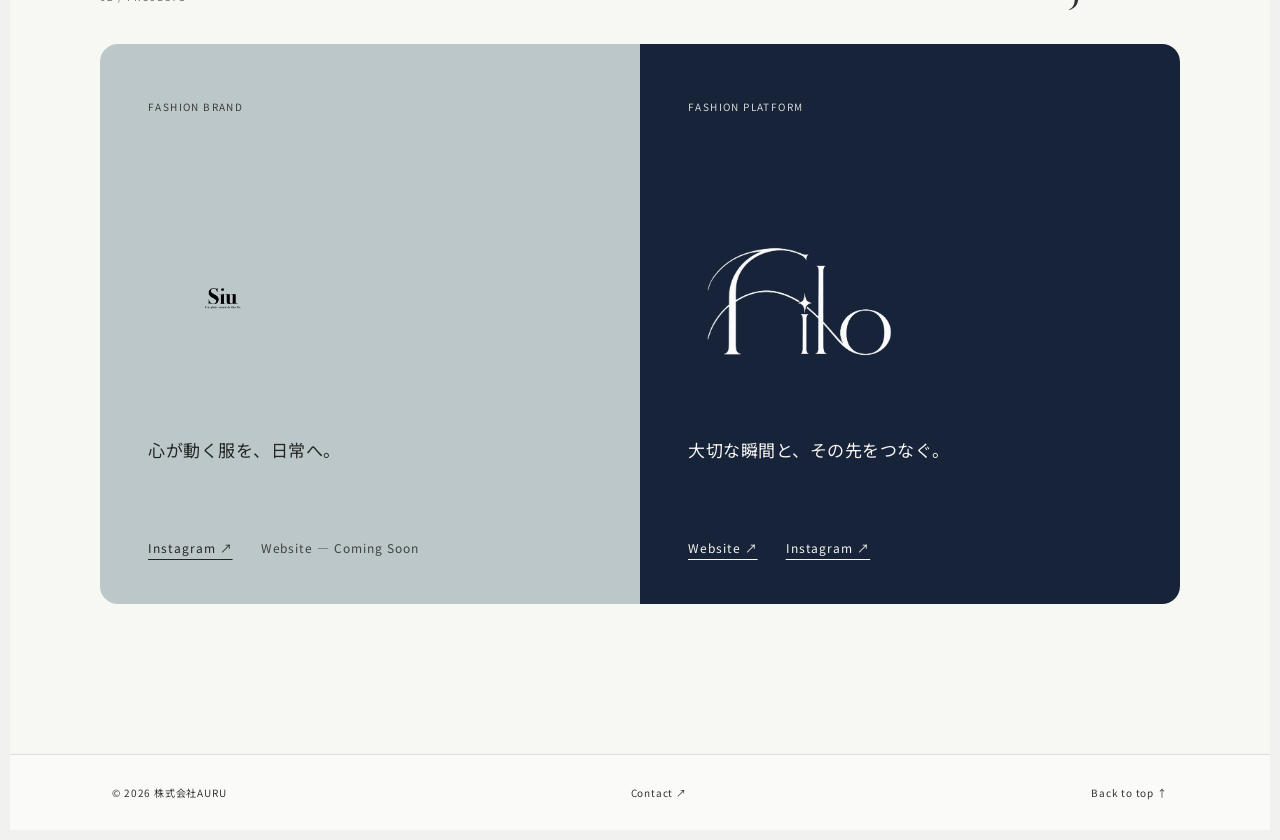
==== commit f999c786: "ロゴ差し替え" ====
--- a/index.html
+++ b/index.html
@@ -88,7 +88,7 @@
 
               <div class="project-panel__main">
                 <img
-                  src="./assets/images/Siu_logo.png"
+                  src="./assets/images/Siu_logo_main.png"
                   alt="Siu"
                   class="project-panel__logo project-panel__logo--siu"
                 >
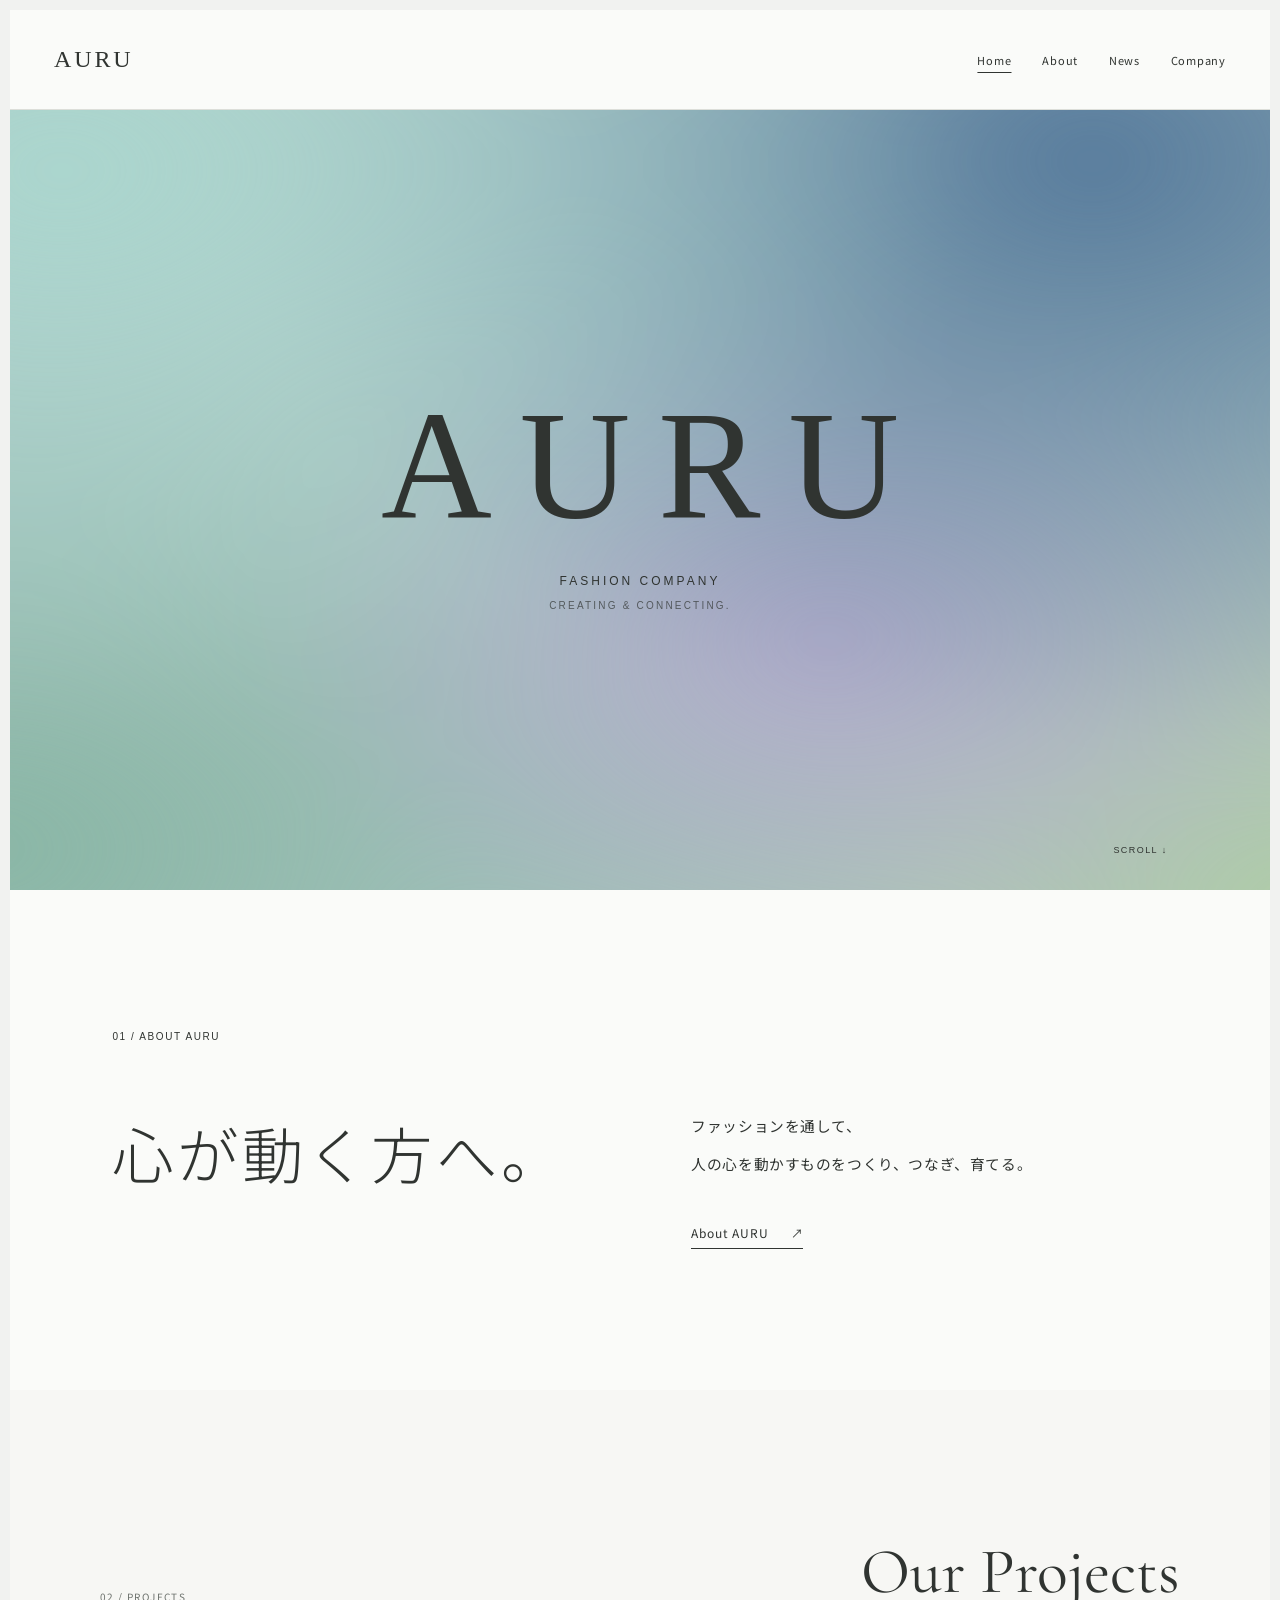
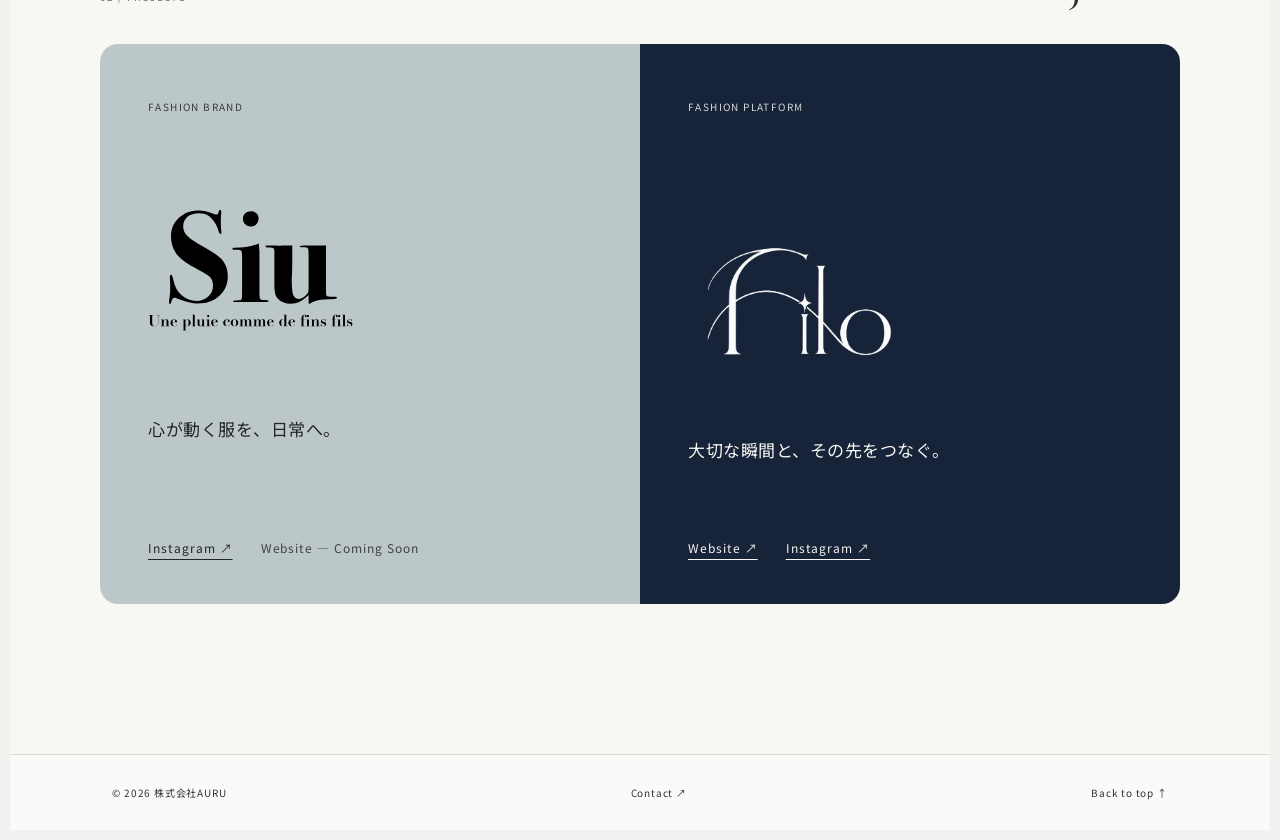
==== commit 83851bca: "修正" ====
--- a/index.html
+++ b/index.html
@@ -87,11 +87,13 @@
               </div>
 
               <div class="project-panel__main">
-                <img
-                  src="./assets/images/Siu_logo_main.png"
-                  alt="Siu"
-                  class="project-panel__logo project-panel__logo--siu"
-                >
+                <div class="siu-logo-frame">
+                  <img
+                    src="./assets/images/Siu_logo_main.svg"
+                    alt="Siu"
+                    class="siu-logo-image"
+                  >
+                </div>
 
                 <p class="project-panel__description">
                   心が動く服を、日常へ。
--- a/assets/css/home.css
+++ b/assets/css/home.css
@@ -227,4 +227,29 @@
       .project-panel__logo {
         height: 180px;
       }
-    }+    }
+
+
+/* Siu Logo — Final */
+
+    .siu-logo-frame {
+      width: clamp(175px, 16vw, 220px);
+      max-width: 100%;
+      height: auto;
+      overflow: visible;
+    }
+
+    .siu-logo-image {
+      display: block;
+      width: 100%;
+      max-width: 100%;
+      height: auto;
+      transform: none;
+    }
+
+    @media (max-width: 760px) {
+      .siu-logo-frame {
+        width: 190px;
+      }
+    }
+
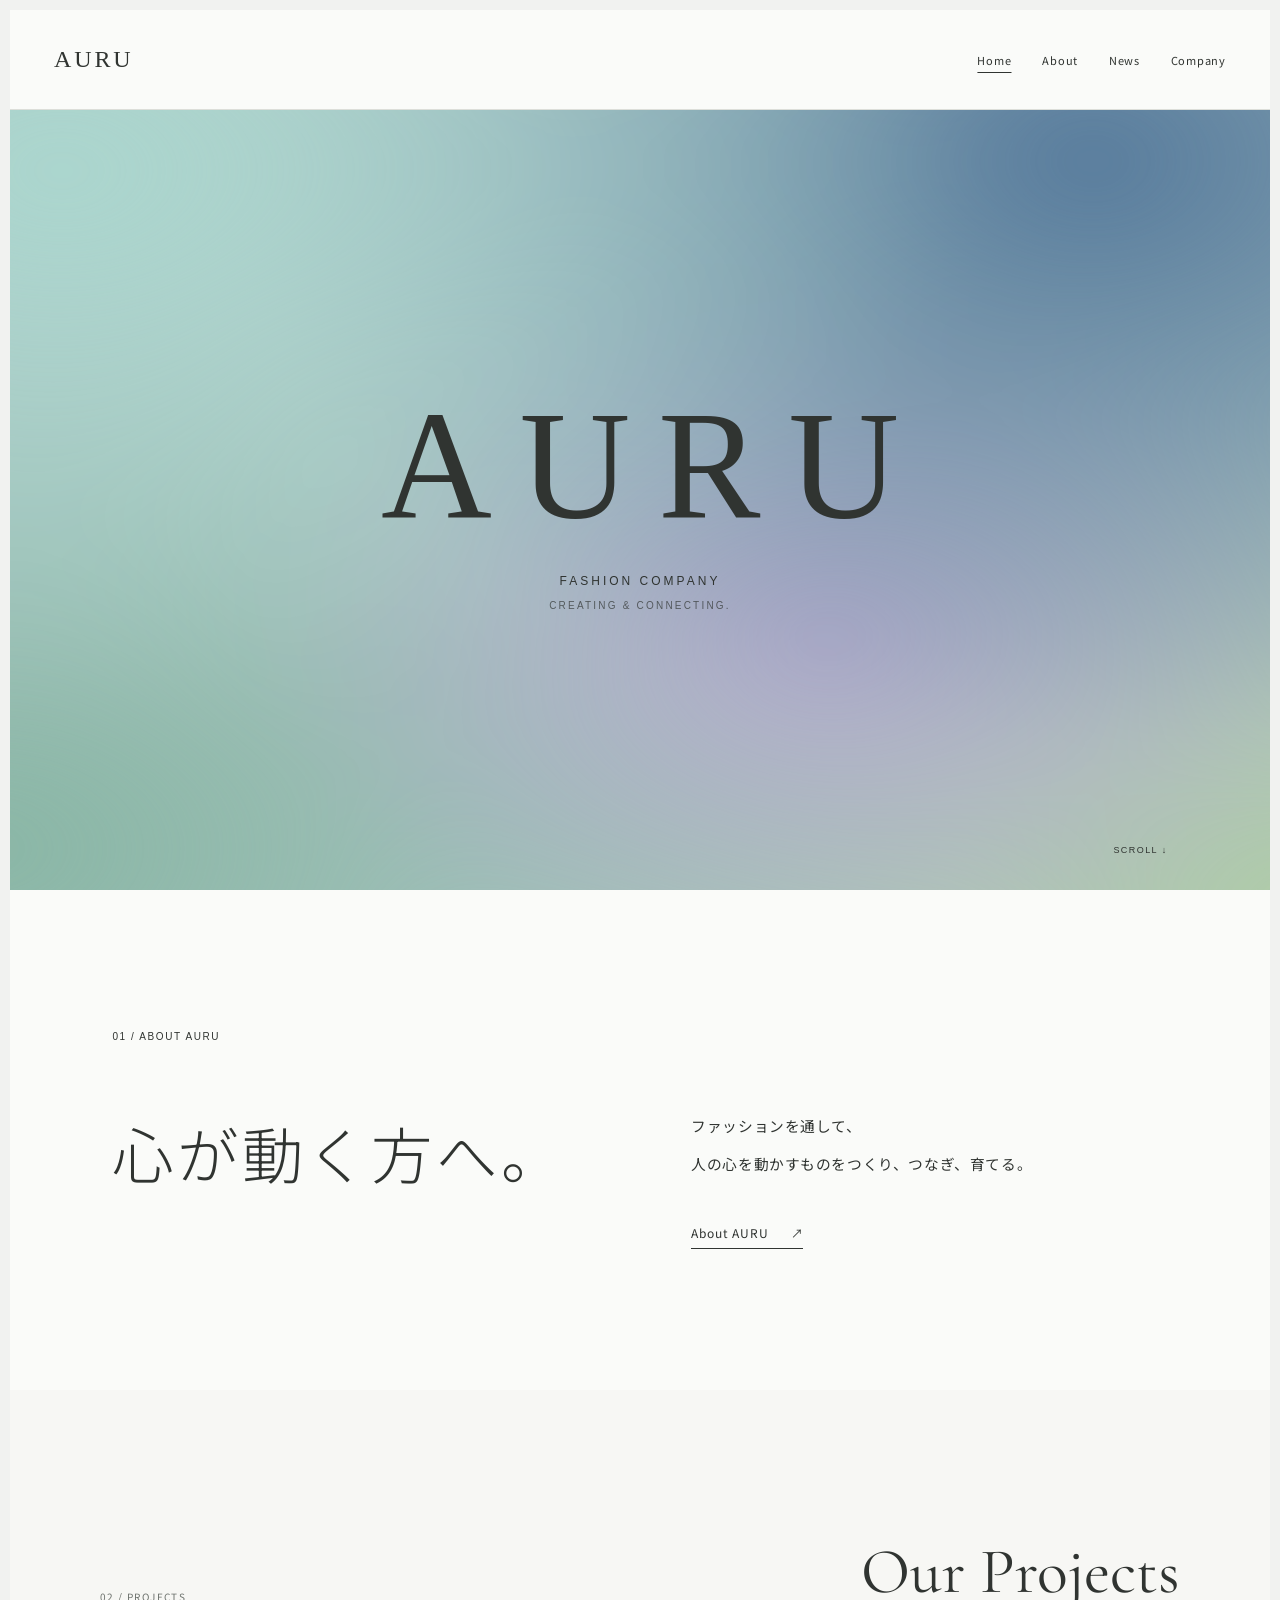
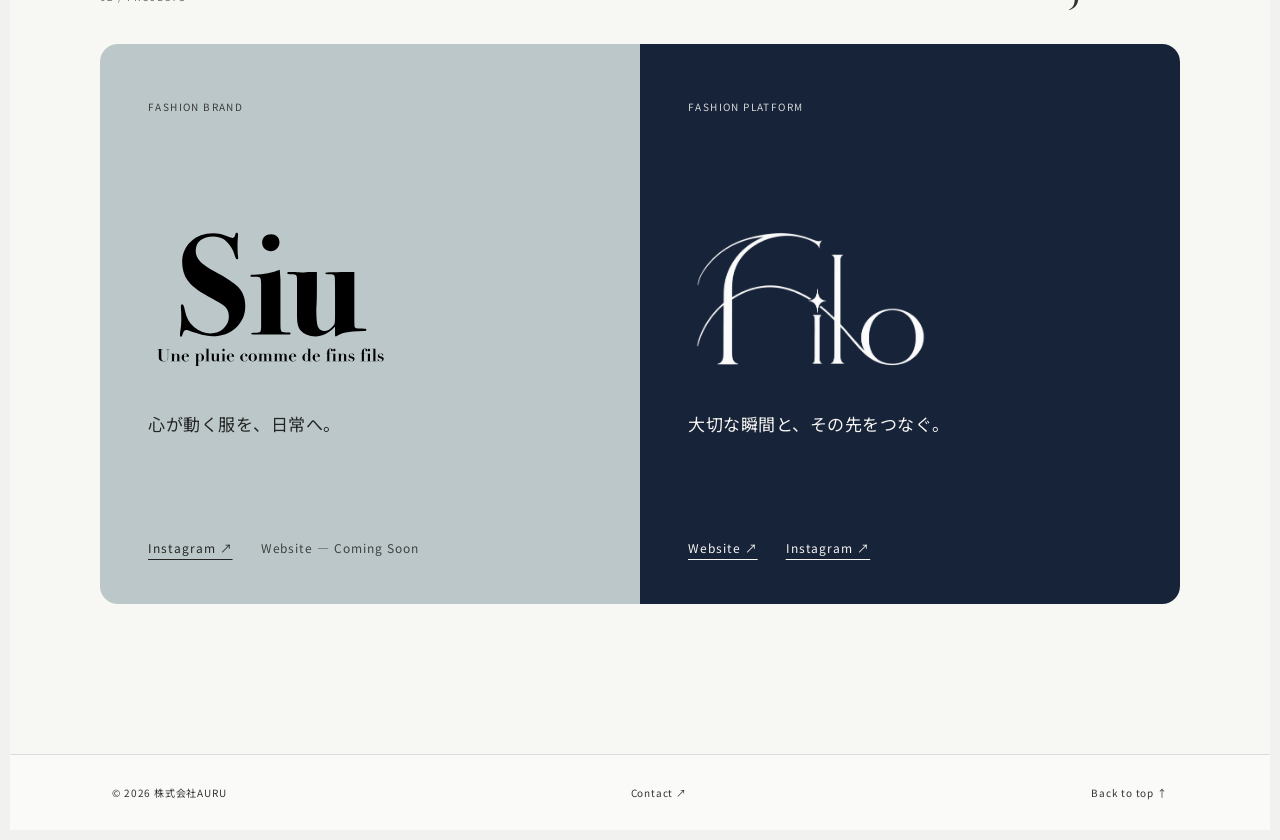
==== commit a68ad1dc: "体裁諸々修正" ====
--- a/index.html
+++ b/index.html
@@ -87,11 +87,11 @@
               </div>
 
               <div class="project-panel__main">
-                <div class="siu-logo-frame">
+                <div class="project-logo-slot">
                   <img
-                    src="./assets/images/Siu_logo_main.svg"
+                    src="./assets/images/Siu_logo_aligned.svg"
                     alt="Siu"
-                    class="siu-logo-image"
+                    class="project-panel__logo project-panel__logo--siu"
                   >
                 </div>
 
@@ -116,16 +116,21 @@
           <!-- Filo -->
           <article class="project-panel project-panel--filo">
             <div class="project-panel__inner">
+
               <div class="project-panel__top">
-                <span class="project-panel__eyebrow">Fashion Platform</span>
+                <span class="project-panel__eyebrow">
+                  Fashion Platform
+                </span>
               </div>
 
               <div class="project-panel__main">
-                <img
-                  src="./assets/images/Filo_logo_main.png"
-                  alt="Filo"
-                  class="project-panel__logo project-panel__logo--filo"
-                >
+                <div class="project-logo-slot">
+                  <img
+                    src="./assets/images/Filo_logo_aligned.png"
+                    alt="Filo"
+                    class="project-panel__logo project-panel__logo--filo"
+                  >
+                </div>
 
                 <p class="project-panel__description">
                   大切な瞬間と、その先をつなぐ。
@@ -145,8 +150,10 @@
                   class="project-panel__link"
                 >Instagram ↗</a>
               </div>
+
             </div>
           </article>
+
 
         </div>
       </section>
--- a/assets/css/home.css
+++ b/assets/css/home.css
@@ -1,20 +1,30 @@
-/* HOME専用CSS：共通ヘッダー・フッターはsubpages.cssを使用 */
+/* =========================================================
+   AURU | HOME
+   Shared header/footer styles are defined in common.css.
+   This stylesheet only contains styles used by the HOME page.
+   ========================================================= */
+
+/* 01. Typography */
 @font-face {
   font-family: "AURU Optima";
-  src: local("OptimaLTPro-Roman"), local("Optima LT Pro Roman"), local("Optima LT Pro");
+  src: local("OptimaLTPro-Roman"),
+       local("Optima LT Pro Roman"),
+       local("Optima LT Pro");
   font-weight: 400;
   font-display: swap;
 }
+
+/* 02. Hero */
 .home-hero {
   position: relative;
-  min-height: calc(100svh - 120px);
+  display: grid;
+  place-items: center;
   min-height: max(590px, calc(100svh - 120px));
-  display: grid;
-  place-items: center;
   overflow: hidden;
+  isolation: isolate;
   background: #afc7c5;
-  isolation: isolate;
-}
+}
+
 .home-hero::before {
   content: "";
   position: absolute;
@@ -28,228 +38,311 @@
     radial-gradient(ellipse at 98% 96%, #afcca4 0%, transparent 43%);
   filter: blur(35px);
 }
-.home-hero__inner { text-align: center; }
+
+.home-hero__inner {
+  text-align: center;
+}
+
 .home-hero h1 {
-  font-family: "AURU Optima", Optima, "Palatino Linotype", serif;
   margin: 0;
   padding-left: .18em;
+  font-family: "AURU Optima", Optima, "Palatino Linotype", serif;
+  font-size: clamp(70px, 12vw, 190px);
   font-weight: 400;
-  font-size: clamp(70px, 12vw, 190px);
   letter-spacing: .18em;
   line-height: 1;
 }
-.home-hero__category { margin: 32px 0 0; font: 400 12px Arial, sans-serif; letter-spacing: .25em; }
-.home-hero__tagline { margin: 12px 0 0; font: 400 10px Arial, sans-serif; letter-spacing: .22em; opacity: .7; }
-.home-hero__scroll { position: absolute; right: clamp(28px, 8vw, 150px); bottom: 35px; font: 9px Arial, sans-serif; letter-spacing: .16em; }
-.home-section { padding: clamp(95px, 11vw, 155px) clamp(28px, 8vw, 150px); }
-.home-section__meta { font: 400 10px Arial, sans-serif; letter-spacing: .16em; margin-bottom: 65px; }
-.home-about { background: var(--paper); }
-.home-about__grid { display: grid; grid-template-columns: 1fr 1fr; gap: clamp(50px, 8vw, 120px); align-items: start; }
-.home-about h2 { margin: 0; font-size: clamp(35px, 4.8vw, 76px); letter-spacing: .06em; line-height: 1.5; font-weight: 300; }
-.home-about__detail { max-width: 500px; }
-.home-about__detail p { font-size: clamp(13px, 1.15vw, 15px); letter-spacing: .04em; line-height: 2.6; margin: 0 0 36px; }
-.home-text-link { display: inline-flex; align-items: center; justify-content: space-between; gap: 22px; border-bottom: 1px solid currentColor; padding: 0 0 7px; font-size: 12px; letter-spacing: .07em; }
-.home-projects { background: #efefeb; }
-.home-projects__heading { display: flex; justify-content: space-between; align-items: end; gap: 28px; margin-bottom: 54px; }
-.home-projects__heading h2 { margin: 0; font-family: var(--serif); font-weight: 400; font-size: clamp(55px, 7vw, 93px); line-height: .95; }
-.home-projects__heading p { margin: 0; font-size: 12px; letter-spacing: .06em; color: var(--muted); }
-.home-projects__grid { display: grid; grid-template-columns: repeat(2, minmax(0, 1fr)); gap: clamp(35px, 6vw, 90px); }
-.home-project { border-top: 1px solid #bfc2bc; padding: 47px 0 0; min-width: 0; }
-.home-project__logo { display: flex; align-items: center; height: 128px; overflow: hidden; }
-.home-project__logo--siu img { display: block; width: 135px; height: auto; }
-.home-project__type { margin: 0 0 27px; font: 400 10px Arial, sans-serif; letter-spacing: .14em; }
-.home-project__description { margin: 0; font-size: 14px; line-height: 2.35; min-height: 70px; }
-.home-project__links { display: flex; align-items: center; flex-wrap: wrap; gap: 22px 30px; margin-top: 32px; }
-.home-coming-soon { font-size: 11px; letter-spacing: .03em; color: var(--muted); }
-.home-footer { gap: 20px; }
-.home-footer a { white-space: nowrap; }
+
+.home-hero__category {
+  margin: 32px 0 0;
+  font: 400 12px Arial, sans-serif;
+  letter-spacing: .25em;
+}
+
+.home-hero__tagline {
+  margin: 12px 0 0;
+  font: 400 10px Arial, sans-serif;
+  letter-spacing: .22em;
+  opacity: .7;
+}
+
+.home-hero__scroll {
+  position: absolute;
+  right: clamp(28px, 8vw, 150px);
+  bottom: 35px;
+  font: 400 9px Arial, sans-serif;
+  letter-spacing: .16em;
+}
+
+/* 03. About */
+.home-section {
+  padding: clamp(95px, 11vw, 155px) clamp(28px, 8vw, 150px);
+}
+
+.home-section__meta {
+  margin-bottom: 65px;
+  font: 400 10px Arial, sans-serif;
+  letter-spacing: .16em;
+}
+
+.home-about {
+  background: var(--paper, #fafbf9);
+}
+
+.home-about__grid {
+  display: grid;
+  grid-template-columns: minmax(0, 1fr) minmax(0, 1fr);
+  gap: clamp(50px, 8vw, 120px);
+  align-items: start;
+}
+
+.home-about h2 {
+  margin: 0;
+  font-size: clamp(35px, 4.8vw, 76px);
+  font-weight: 300;
+  letter-spacing: .06em;
+  line-height: 1.5;
+}
+
+.home-about__detail {
+  max-width: 500px;
+}
+
+.home-about__detail p {
+  margin: 0 0 36px;
+  font-size: clamp(13px, 1.15vw, 15px);
+  letter-spacing: .04em;
+  line-height: 2.6;
+}
+
+.home-text-link {
+  display: inline-flex;
+  justify-content: space-between;
+  align-items: center;
+  gap: 22px;
+  padding-bottom: 7px;
+  border-bottom: 1px solid currentColor;
+  font-size: 12px;
+  letter-spacing: .07em;
+}
+
+/* 04. Projects: section */
+.home-projects {
+  padding: clamp(90px, 12vw, 150px) clamp(26px, 8vw, 90px);
+  background: #f7f7f4;
+}
+
+.home-projects__head {
+  display: flex;
+  justify-content: space-between;
+  align-items: end;
+  gap: 30px;
+  margin-bottom: 40px;
+}
+
+.home-projects__label {
+  color: #6d726d;
+  font-size: 10px;
+  letter-spacing: .14em;
+  text-transform: uppercase;
+}
+
+.home-projects__title {
+  margin: 0;
+  font-family: "Cormorant Garamond", Georgia, serif;
+  font-size: clamp(42px, 5vw, 68px);
+  font-weight: 400;
+  line-height: 1;
+}
+
+.project-split {
+  display: grid;
+  grid-template-columns: repeat(2, minmax(0, 1fr));
+  overflow: hidden;
+  border-radius: 18px;
+}
+
+/* 05. Projects: card layout */
+.project-panel {
+  min-width: 0;
+  min-height: 560px;
+}
+
+.project-panel--siu {
+  background: #bcc7c9;
+  color: #232624;
+}
+
+.project-panel--filo {
+  background: #172338;
+  color: #f7f6f3;
+}
+
+.project-panel__inner {
+  box-sizing: border-box;
+  display: grid;
+  grid-template-rows: auto minmax(0, 1fr) auto;
+  height: 100%;
+  min-height: 560px;
+  padding: clamp(32px, 4vw, 48px);
+}
+
+.project-panel__eyebrow {
+  font-size: 10px;
+  letter-spacing: .14em;
+  text-transform: uppercase;
+  opacity: .85;
+}
+
+/* Both cards use the same fixed logo row and description row. */
+.project-panel__main {
+  display: grid;
+  grid-template-rows: 170px auto;
+  align-content: center;
+  gap: 24px;
+  min-width: 0;
+}
+
+/* Both assets are trimmed to nearly identical aspect ratios. */
+.project-logo-slot {
+  display: flex;
+  align-items: center;
+  justify-content: flex-start;
+  width: 100%;
+  height: 170px;
+  min-width: 0;
+}
+
+.project-logo-slot img {
+  display: block;
+  height: auto;
+  max-width: 100%;
+  max-height: none;
+  object-fit: contain;
+  transform: none;
+}
+
+/* Keep equal dimensions for the optically cropped logos. */
+.project-logo-slot .project-panel__logo--siu,
+.project-logo-slot .project-panel__logo--filo {
+  width: min(245px, 100%);
+}
+
+.project-panel__description {
+  margin: 0;
+  font-size: 17px;
+  line-height: 1.9;
+  letter-spacing: .03em;
+}
+
+.project-panel__links {
+  display: flex;
+  flex-wrap: wrap;
+  align-items: center;
+  gap: 14px 28px;
+}
+
+.project-panel__link,
+.project-panel__soon {
+  font-size: 12px;
+  letter-spacing: .08em;
+}
+
+.project-panel__link {
+  color: inherit;
+  text-decoration: underline;
+  text-underline-offset: 6px;
+}
+
+.project-panel__soon {
+  opacity: .82;
+}
+
+/* 06. Footer */
+.home-footer {
+  gap: 20px;
+}
+
+.home-footer a {
+  white-space: nowrap;
+}
+
+/* 07. Responsive */
+@media (max-width: 760px) {
+  .home-projects__head {
+    flex-direction: column;
+    align-items: flex-start;
+    gap: 20px;
+    margin-bottom: 28px;
+  }
+
+  .project-split {
+    grid-template-columns: 1fr;
+  }
+
+  .project-panel,
+  .project-panel__inner {
+    min-height: 380px;
+  }
+
+  .project-panel__inner {
+    padding: 28px 24px;
+  }
+
+  .project-panel__main {
+    grid-template-rows: 130px auto;
+    gap: 18px;
+  }
+
+  .project-logo-slot {
+    height: 130px;
+  }
+
+  .project-logo-slot .project-panel__logo--siu,
+  .project-logo-slot .project-panel__logo--filo {
+    width: min(210px, 100%);
+  }
+
+  .project-panel__description {
+    font-size: 15px;
+  }
+}
+
 @media (max-width: 700px) {
-  .home-hero { min-height: calc(100svh - 100px); }
-  .home-hero h1 { font-size: 19vw; padding-left: .13em; letter-spacing: .13em; }
-  .home-section { padding: 85px 24px; }
-  .home-section__meta { margin-bottom: 42px; }
-  .home-about__grid, .home-projects__grid { grid-template-columns: 1fr; gap: 38px; }
-  .home-about__detail p { margin-bottom: 28px; }
-  .home-projects__heading { display: block; }
-  .home-projects__heading p { margin-top: 22px; }
-  .home-project { padding-top: 27px; }
-  .home-project__description { min-height: auto; }
-  .home-project__logo--siu img { width: 110px; }
-  .home-footer { flex-wrap: wrap; }
-}
-@media (prefers-reduced-motion: reduce) { html { scroll-behavior: auto; } }
-
-/* ========================================
-      HOME PROJECTS
-    ======================================== */
-
-    .home-projects {
-      padding: clamp(90px, 12vw, 150px) clamp(26px, 8vw, 90px);
-      background: #f7f7f4;
-    }
-
-    .home-projects__head {
-      display: flex;
-      justify-content: space-between;
-      align-items: end;
-      gap: 30px;
-      margin-bottom: 40px;
-    }
-
-    .home-projects__label {
-      font-size: 10px;
-      letter-spacing: .14em;
-      text-transform: uppercase;
-      color: #6d726d;
-    }
-
-    .home-projects__title {
-      margin: 0;
-      font-family: "Cormorant Garamond", Georgia, serif;
-      font-size: clamp(42px, 5vw, 68px);
-      font-weight: 400;
-      line-height: 1;
-    }
-
-    .project-split {
-      display: grid;
-      grid-template-columns: 1fr 1fr;
-      gap: 0;
-      border-radius: 18px;
-      overflow: hidden;
-    }
-
-    .project-panel {
-      min-height: 560px;
-      position: relative;
-    }
-
-    .project-panel__inner {
-      height: 100%;
-      display: flex;
-      flex-direction: column;
-      justify-content: space-between;
-      padding: clamp(32px, 4vw, 48px);
-    }
-
-    .project-panel--siu {
-      background: #bcc7c9;
-      color: #232624;
-    }
-
-    .project-panel--filo {
-      background: #172338;
-      color: #f7f6f3;
-    }
-
-    .project-panel__eyebrow {
-      font-size: 10px;
-      letter-spacing: .14em;
-      text-transform: uppercase;
-      opacity: .85;
-    }
-
-    .project-panel__main {
-      display: flex;
-      flex-direction: column;
-      gap: 26px;
-      align-items: flex-start;
-    }
-
-    .project-panel__logo {
-      display: block;
-      height: 220px;
-      object-fit: contain;
-      object-position: left center;
-    }
-
-    .project-panel__logo--siu {
-      width: clamp(100px, 12vw, 150px);
-    }
-
-    .project-panel__logo--filo {
-      width: clamp(180px, 18vw, 290px);
-    }
-
-    .project-panel__description {
-      margin: 0;
-      font-size: 17px;
-      line-height: 1.9;
-      letter-spacing: .03em;
-    }
-
-    .project-panel__links {
-      display: flex;
-      flex-wrap: wrap;
-      gap: 14px 28px;
-      align-items: center;
-    }
-
-    .project-panel__link,
-    .project-panel__soon {
-      font-size: 12px;
-      letter-spacing: .08em;
-    }
-
-    .project-panel__link {
-      text-decoration: underline;
-      text-underline-offset: 6px;
-    }
-
-    .project-panel__soon {
-      opacity: .82;
-    }
-
-    /* Mobile */
-    @media (max-width: 760px) {
-      .home-projects__head {
-        flex-direction: column;
-        align-items: flex-start;
-        margin-bottom: 28px;
-      }
-
-      .project-split {
-        grid-template-columns: 1fr;
-      }
-
-      .project-panel {
-        min-height: 360px;
-      }
-
-      .project-panel__inner {
-        padding: 28px 24px;
-      }
-
-      .project-panel__description {
-        font-size: 15px;
-      }
-
-      .project-panel__logo {
-        height: 180px;
-      }
-    }
-
-
-/* Siu Logo — Final */
-
-    .siu-logo-frame {
-      width: clamp(175px, 16vw, 220px);
-      max-width: 100%;
-      height: auto;
-      overflow: visible;
-    }
-
-    .siu-logo-image {
-      display: block;
-      width: 100%;
-      max-width: 100%;
-      height: auto;
-      transform: none;
-    }
-
-    @media (max-width: 760px) {
-      .siu-logo-frame {
-        width: 190px;
-      }
-    }
-
+  .home-hero {
+    min-height: calc(100svh - 100px);
+  }
+
+  .home-hero h1 {
+    padding-left: .13em;
+    font-size: 19vw;
+    letter-spacing: .13em;
+  }
+
+  .home-section {
+    padding: 85px 24px;
+  }
+
+  .home-section__meta {
+    margin-bottom: 42px;
+  }
+
+  .home-about__grid {
+    grid-template-columns: 1fr;
+    gap: 38px;
+  }
+
+  .home-about__detail p {
+    margin-bottom: 28px;
+  }
+
+  .home-footer {
+    flex-wrap: wrap;
+  }
+}
+
+@media (prefers-reduced-motion: reduce) {
+  html {
+    scroll-behavior: auto;
+  }
+}
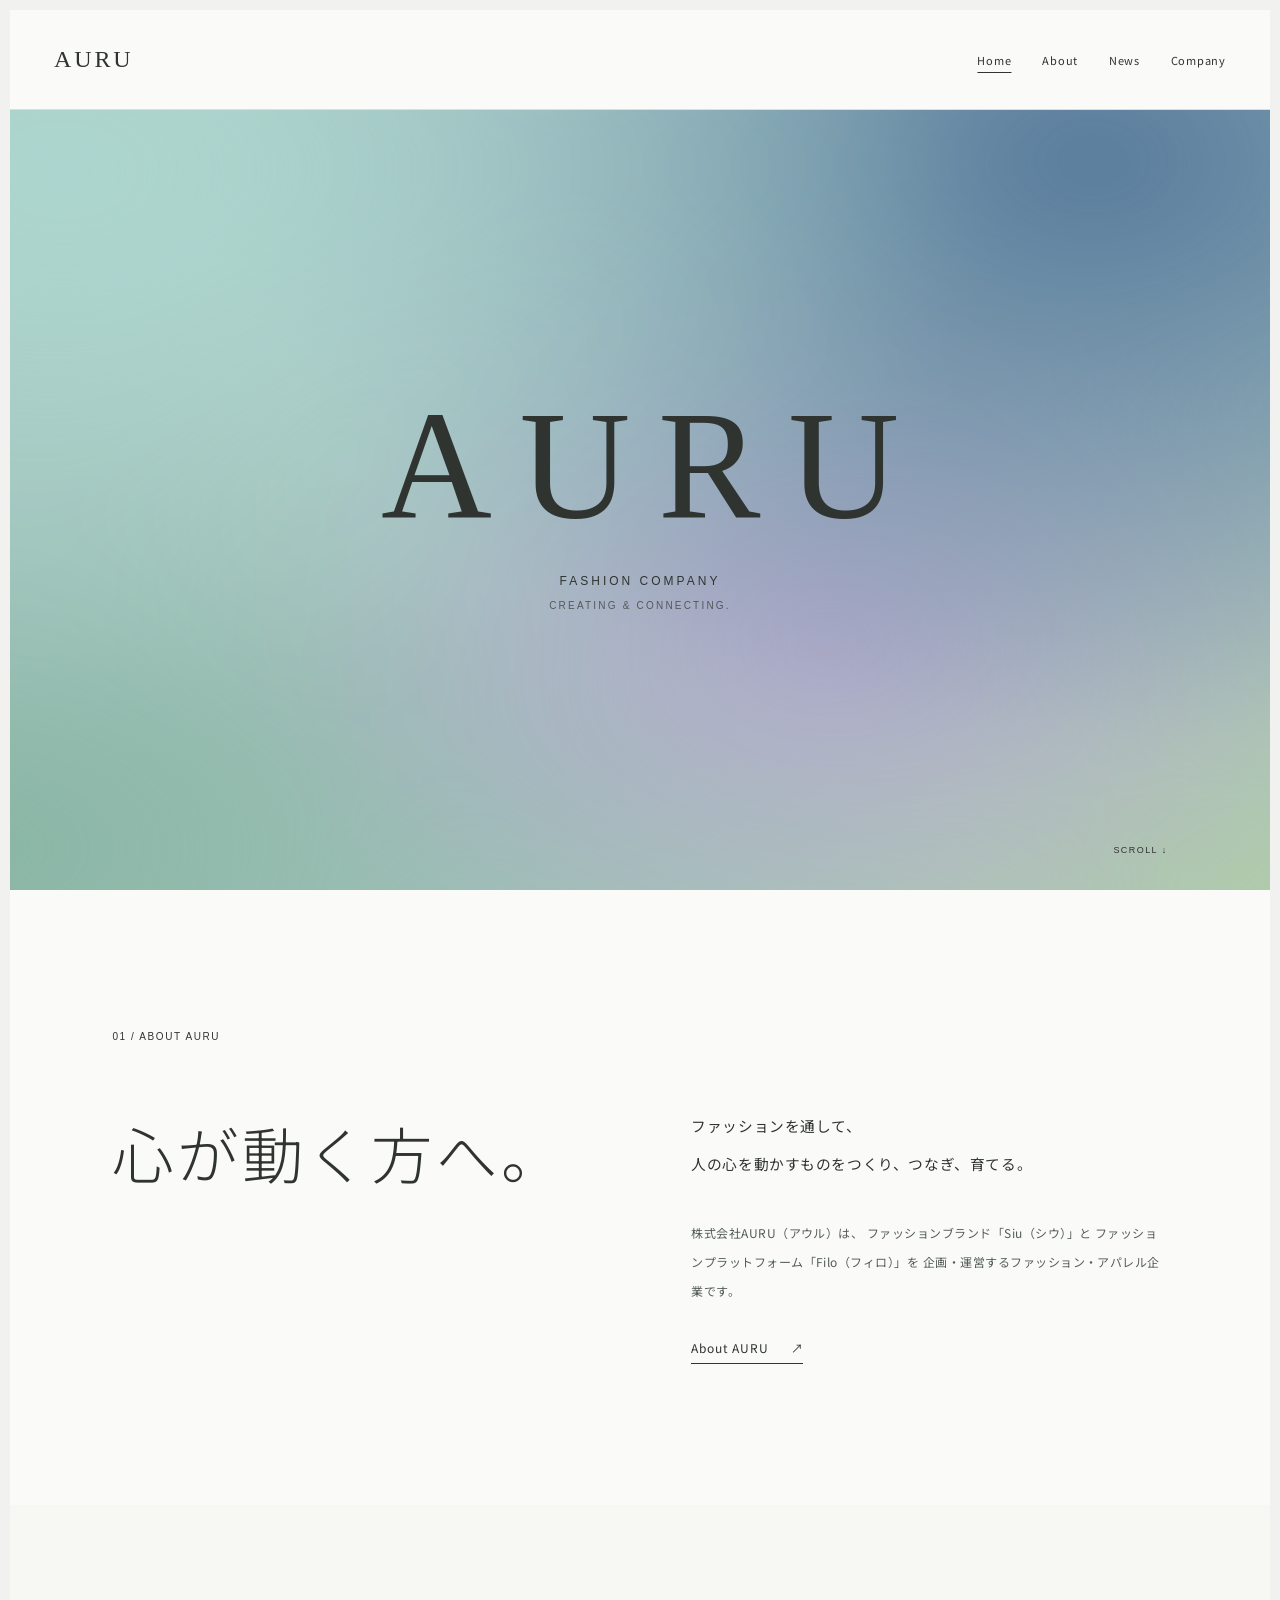
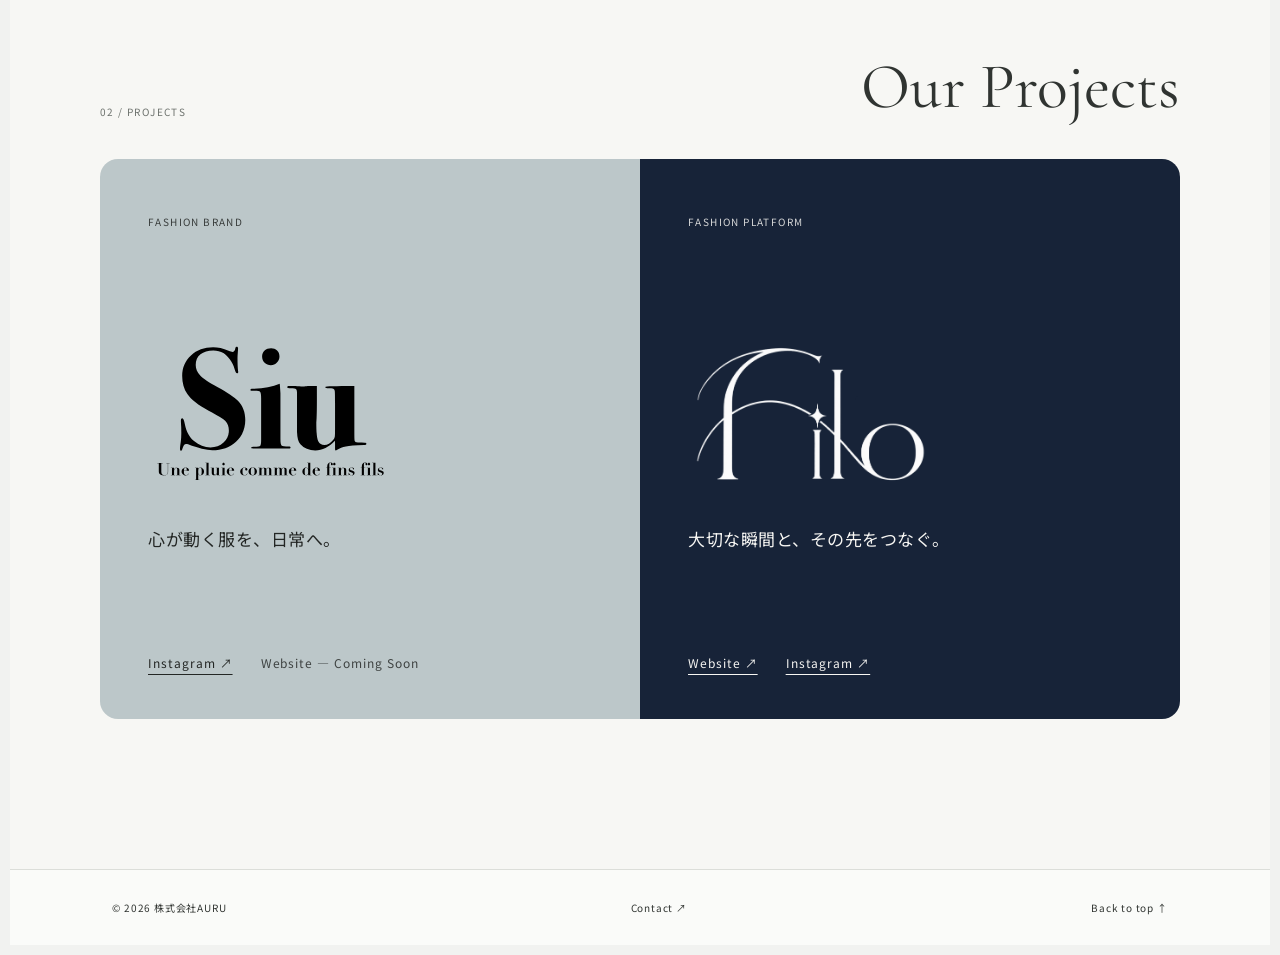
==== commit dcb70aee: "SEO対策_261110" ====
--- a/index.html
+++ b/index.html
@@ -65,6 +65,12 @@
           <h2 id="home-about-title">心が動く方へ。</h2>
           <div class="home-about__detail">
             <p>ファッションを通して、<br>人の心を動かすものをつくり、つなぎ、育てる。</p>
+            <p class="home-about__company">
+              株式会社AURU（アウル）は、
+              ファッションブランド「Siu（シウ）」と
+              ファッションプラットフォーム「Filo（フィロ）」を
+              企画・運営するファッション・アパレル企業です。
+            </p>
             <a class="home-text-link" href="./about/">About AURU <span aria-hidden="true">↗</span></a>
           </div>
         </div>
--- a/assets/css/home.css
+++ b/assets/css/home.css
@@ -114,7 +114,12 @@
   letter-spacing: .04em;
   line-height: 2.6;
 }
-
+.home-about__detail .home-about__company {
+  margin-bottom: 28px;
+  color: #555d57;
+  font-size: 12px;
+  line-height: 2.4;
+}
 .home-text-link {
   display: inline-flex;
   justify-content: space-between;
